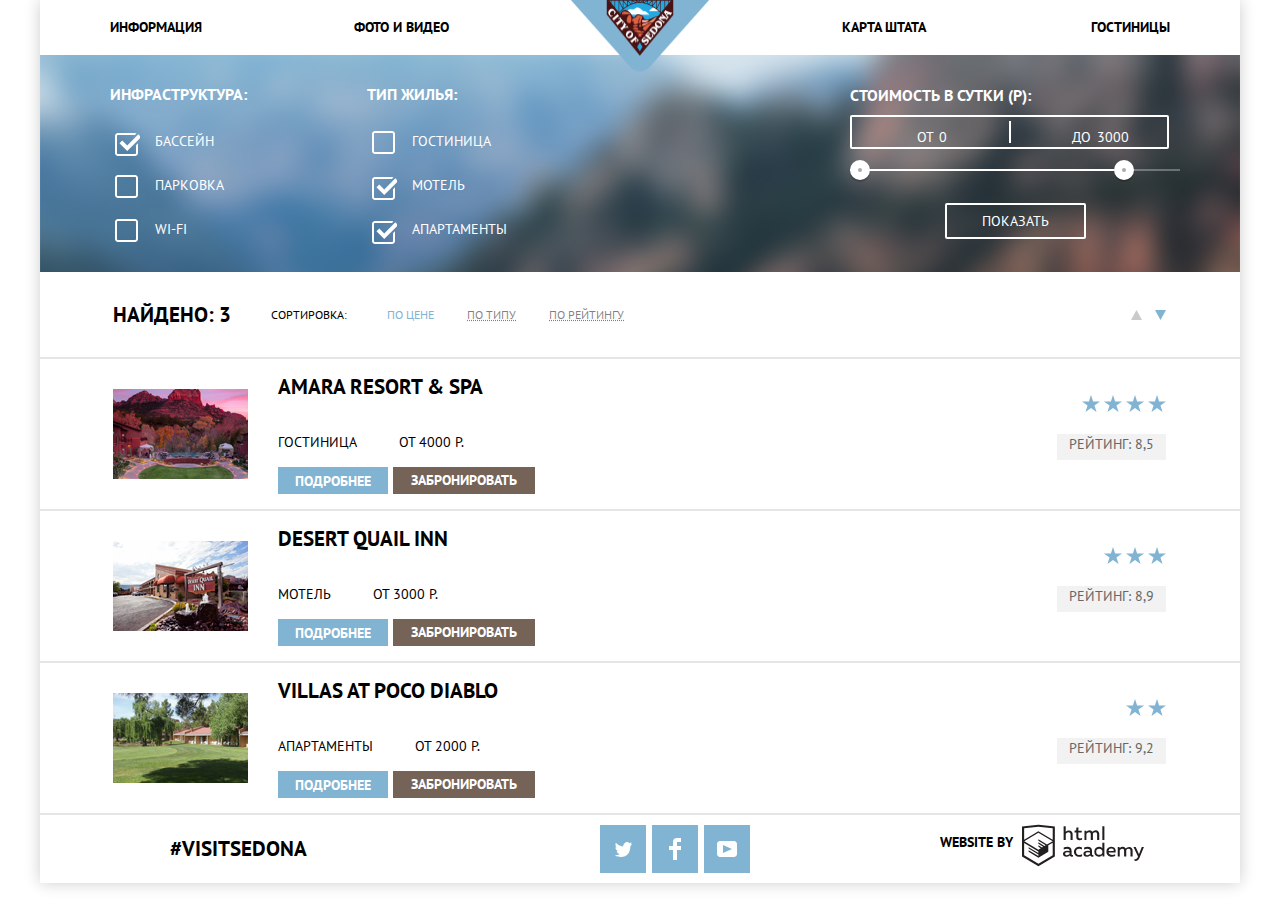
==== inner.html @ 957c8a6d "оформление 1" ====
<!DOCTYPE html>
<html lang="en">

<head>
    <meta charset="utf-8">
    <title>HTML Academy: Седона</title>
    <link href="https://fonts.googleapis.com/css?family=PT+Sans:400,700&amp;subset=cyrillic" rel="stylesheet">
    <link rel="stylesheet" href="css/normalize.css">
    <link rel="stylesheet" href="css/style.css">

</head>

<body class="inner-page">
<div class="container">
    <header class="main-header">

        <a class="main-navigation__link--logo " href="index.html">
            <img class="main-navigation__logo" src="img/logopng.png" width="140" height="72" alt="Logo of Sedona">
        </a>

        <nav class="main-navigation">

            <ul class="main-navigation__list">
                <li class="main-navigation__item "><a class="main-navigation__link " href="info.html">Информация</a></li>
                <li class="main-navigation__item "><a class="main-navigation__link " href="photo.html">Фото и Видео</a></li>
                <li class="main-navigation__item "><a class="main-navigation__link " href="map.html">Карта штата</a></li>
                <li class="main-navigation__item "><a class="main-navigation__link " href="inner.html">Гостиницы</a></li>
            </ul>

        </nav>

    </header>

    <main>
        <section class="filter">
            <div class="filter__wrapper">

                <form class="filter__edit" method="get" action="https://echo.htmlacademy.ru">


                    <ul class="filter__list">
                        <li class="filter__item">Инфраструктура:</li>
                        <ul class="filter__sublist">
                            <li class="filter__subitem">
                                <input type="checkbox" class="visually-hidden filter__input--checked" name="pool" id="pool" checked>
                                <label class="filter__checkbox" for="pool">Бассейн</label>
                            </li>
                            <li class="filter__subitem">
                                <input type="checkbox" class="visually-hidden filter__input" name="parking" id="parking">
                                <label class="filter__checkbox" for="parking">Парковка</label>
                            </li>
                            <li class="filter__subitem">
                                <input type="checkbox" class="visually-hidden filter__input" name="WI-FI" id="WI-FI">
                                <label class="filter__checkbox" for="WI-Fi">WI-FI</label>
                            </li>
                        </ul>
                        </li>
                    </ul>


                    <ul class="filter__list">
                        <li class="filter__item">Тип жилья:</li>
                        <ul class="filter__sublist">
                            <li class="filter__subitem">
                                <input type="checkbox" class="visually-hidden filter__input" name="hotel" id="hotel">
                                <label for="hotel" class="filter__checkbox">Гостиница</label>
                            </li>
                            <li class="filter__subitem">
                                <input type="checkbox" class="visually-hidden filter__input--checked" checked name="motel" id="motel">
                                <label class="filter__checkbox" for="motel">Мотель</label>
                            </li>
                            <li class="filter__subitem">
                                <input type="checkbox" class="visually-hidden filter__input--checked" checked name="appartemets" id="appartemets">
                                <label class="filter__checkbox" for="appartemets">Апартаменты</label>
                            </li>
                        </ul>
                        </li>
                    </ul>

                </form>

                <!--  <div class="filter__rate">                      
                <p class="filter__text">Стоимость в сутки (Р):</p>-->

                <div class="filter__range">
                    <div class="filter__range--title">Стоимость в сутки (Р):</div>

                    <div class="price__controls">
                        <label class="min-price">от <input type="text" name="min-price" value="0"></label>
                        <label class="max-price">до <input type="text" name="max-price" value="3000"></label>
                    </div>

                    <div class="range__controls">
                        <div class="scale">
                            <div class="bar"></div>
                        </div>
                        <div class="range-toggle range-toggle-min"></div>
                        <div class="range-toggle range-toggle-max"></div>

                    </div>

                    <button class="btn__transparent" type="submit">Показать</button>
                </div>





                <!-- <button class="filter__button">Показать</button>
            </div>-->
            </div>

        </section>

        <section class="info">
            <h1 class="info__title">Найдено: 3</h1>
           
            <ul class="info__sort">
                <li class="info__item">Сортировка:
                    <ul class="info__sublist">
                        <li class="info__subitem">По цене</li>
                        <li class="info__subitem">По типу</li>
                        <li class="info__subitem">По рейтингу</li>
                    </ul>
                </li>
            </ul>

            <div class="info__icon-wrapper">
                <a class="info__icon" href="#">
                    <svg  xmlns="http://www.w3.org/2000/svg" width="11" height="10" viewBox="0 0 11 10"><path  d="M5.5 0L0 10h11z"/></svg>
                </a> 
                <a  class="info__icon" href="#">
            <svg  xmlns="http://www.w3.org/2000/svg" width="11" height="10" viewBox="0 0 11 10"><path d="M5.5 10L0 0h11"/></svg>
        </a>
        </div>
        
        </section>

        <section class="catalog">

            <ul class="catalog__list">

                <li class="catalog__item">

                    <img class="catalog__picture" src="img/Amara.jpg" alt="Фотография гостиницы Amara resort">

                    <div class="catalog-wrapper">
                        <h2 class="catalog__title"><a class="catalog__hotel" href="#">Amara resort &#38; spa</a></h2>

                        <div class="catalog-wrapper--text">

                            <p class="catalog__text">Гостиница</p>
                            <p class="catalog__text">ОТ 4000 Р.</p>

                        </div>
                        <div class="catalog-wrapper--buttons">
                            <a class="сatalog__link" href="#">Подробнее</a>
                            <button class="catalog__button">Забронировать</button>
                        </div>
                    </div>

                    <div class="rate-wrapper">
                            <div class="catalog__stars">
                                    <svg xmlns="http://www.w3.org/2000/svg" width="18" height="17" viewBox="0 0 18 17"><path fill="#81B3D2" d="M9.002 0l2.126 6.494h6.877l-5.564 4.012L14.566 17l-5.564-4.013L3.438 17l2.126-6.494L0 6.494h6.878z"/></svg>
                                    <svg xmlns="http://www.w3.org/2000/svg" width="18" height="17" viewBox="0 0 18 17"><path fill="#81B3D2" d="M9.002 0l2.126 6.494h6.877l-5.564 4.012L14.566 17l-5.564-4.013L3.438 17l2.126-6.494L0 6.494h6.878z"/></svg>
                                    <svg xmlns="http://www.w3.org/2000/svg" width="18" height="17" viewBox="0 0 18 17"><path fill="#81B3D2" d="M9.002 0l2.126 6.494h6.877l-5.564 4.012L14.566 17l-5.564-4.013L3.438 17l2.126-6.494L0 6.494h6.878z"/></svg>
                                    <svg xmlns="http://www.w3.org/2000/svg" width="18" height="17" viewBox="0 0 18 17"><path fill="#81B3D2" d="M9.002 0l2.126 6.494h6.877l-5.564 4.012L14.566 17l-5.564-4.013L3.438 17l2.126-6.494L0 6.494h6.878z"/></svg>
        
                            </div>
                    

                    <div class="catalog-wrapper--rate">
                        <p class="catalog__rate">Рейтинг: 8,5</p>
                    </div>
                    </div>

                </li>


                <li class="catalog__item">
                    <img class="catalog__picture" src="img/desert.jpg" alt="Фотография Мотеля Desert Quail Inn">
                    <div class="catalog-wrapper">
                        <h2 class="catalog__title"><a class="catalog__hotel" href="#">Desert Quail Inn</a></h2>
                        <div class="catalog-wrapper--text">
                            <p class="catalog__text">Мотель</p>
                            <p class="catalog__text">ОТ 3000 Р.</p>
                        </div>
                        <div class="catalog-wrapper--buttons">
                            <a class="сatalog__link" href="#">Подробнее</a>
                            <button class="catalog__button">Забронировать</button>
                        </div>
                    </div>

                    <div class="rate-wrapper">
                    <div class="catalog__stars">
                            <svg xmlns="http://www.w3.org/2000/svg" width="18" height="17" viewBox="0 0 18 17"><path fill="#81B3D2" d="M9.002 0l2.126 6.494h6.877l-5.564 4.012L14.566 17l-5.564-4.013L3.438 17l2.126-6.494L0 6.494h6.878z"/></svg>
                            <svg xmlns="http://www.w3.org/2000/svg" width="18" height="17" viewBox="0 0 18 17"><path fill="#81B3D2" d="M9.002 0l2.126 6.494h6.877l-5.564 4.012L14.566 17l-5.564-4.013L3.438 17l2.126-6.494L0 6.494h6.878z"/></svg>
                            <svg xmlns="http://www.w3.org/2000/svg" width="18" height="17" viewBox="0 0 18 17"><path fill="#81B3D2" d="M9.002 0l2.126 6.494h6.877l-5.564 4.012L14.566 17l-5.564-4.013L3.438 17l2.126-6.494L0 6.494h6.878z"/></svg>
                            

                    </div>

                    <div class="catalog-wrapper--rate">
                        <p class="catalog__rate">Рейтинг: 8,9</p>
                    </div>
                    </div>
                </li>

                <li class="catalog__item">
                    <img class="catalog__picture" src="img/villas.jpg" alt="Фотография Villas at poco Diablo">
                    <div class="catalog-wrapper">
                        <h2 class="catalog__title"><a class="catalog__hotel" href="#">Villas at poco Diablo</a></h2>
                        <div class="catalog-wrapper--text">
                            <p class="catalog__text">Апартаменты</p>
                            <p class="catalog__text">ОТ 2000 Р.</p>
                        </div>
                        <div class="catalog-wrapper--buttons">
                            <a class="сatalog__link" href="#">Подробнее</a>
                            <button class="catalog__button">Забронировать</button>
                        </div>
                    </div>

                    <div class="rate-wrapper">
                            <div class="catalog__stars">
                                    <svg xmlns="http://www.w3.org/2000/svg" width="18" height="17" viewBox="0 0 18 17"><path fill="#81B3D2" d="M9.002 0l2.126 6.494h6.877l-5.564 4.012L14.566 17l-5.564-4.013L3.438 17l2.126-6.494L0 6.494h6.878z"/></svg>
                                    <svg xmlns="http://www.w3.org/2000/svg" width="18" height="17" viewBox="0 0 18 17"><path fill="#81B3D2" d="M9.002 0l2.126 6.494h6.877l-5.564 4.012L14.566 17l-5.564-4.013L3.438 17l2.126-6.494L0 6.494h6.878z"/></svg>
                                       
    </div>

                    <div class="catalog-wrapper--rate">
                        <p class="catalog__rate">Рейтинг: 9,2</p>
                    </div>
                    </div>
                </li>
            </ul>
        </section>



    </main>

    <footer class="main-footer">
        <div class="main-footer__container">
            <div class="main-footer__hashtag">
                <p class="main-footer__text">#visitsedona</p>
            </div>

            <ul class="social">
                <li>
                    <a class="social__button social__button--twitter" href="#" aria-label="Read us on Twitter">
                        <span class="visually-hidden">Twitter</span>
                        <svg xmlns="http://www.w3.org/2000/svg" xmlns:xlink="http://www.w3.org/1999/xlink" width="17" height="15" viewBox="0 0 17 15">
                            <path
                                fill="#FFF" d="M10.95.144c1.685-.496 2.984.27 3.577 1.179.673-.231 1.331-.481 2.011-.708a2.345 2.345 0 0 1-.857 1.768c.685.17 1.304-.491 1.304-.491-.169 1-1.006 1.788-1.563 2.024-.231 6.75-3.175 11.217-10.077 11.082h-.446c-.41 0-4.164-.46-4.898-1.887 2.271.196 3.893-.422 4.693-1.177-.96-.3-2.679-.477-2.979-2.95.349.106.564.228 1.19.119C1.705 8.247.374 7.53.448 5.33c.285.328 1.067.536 1.34.472C1.085 5.561-.182 2.442.894.85c1.818 1.854 3.735 3.606 7.152 3.773C8.254 2.33 9.183.793 10.95.144z"
                            /></svg>
                    </a>
                </li>

                <li>
                    <a class="social__button social__button--Facebook" href="#" aria-label="Follow us on Facebook">
                        <span class="visually-hidden">Facebook</span>
                        <svg xmlns="http://www.w3.org/2000/svg" width="12" height="22" viewBox="0 0 12 22">
                            <path fill="#FFF"
                                d="M12 4V0H8a4 4 0 0 0-4 4v4H0v4h4v10h4V12h4V8H8V4h4z" /></svg>
                    </a>
                </li>

                <li>
                    <a class="social__button social__button--YouTube" href="#" aria-label="Watch us on YouTube"><span class="visually-hidden">YouTube</span>
                        <svg xmlns="http://www.w3.org/2000/svg" xmlns:xlink="http://www.w3.org/1999/xlink" width="20" height="16" viewBox="0 0 20 16">
                            <path
                                fill="#FFF" d="M17 0H3C1.35 0 0 1.35 0 3v10c0 1.65 1.35 3 3 3h14c1.65 0 3-1.35 3-3V3c0-1.65-1.35-3-3-3zM6.027 11.998V4.002L15.014 8l-8.987 3.998z"
                            /></svg>
                    </a>
                </li>

            </ul>


            <p class="footer-copyright">
                <b>Website by</b>
                <a class="footer__logo" href="https://htmlacademy.ru/intensive/htmlcss">
                    <img src="img/logo-htmlacademy.svg" alt="mini-logo" width="122px" height="43px">
                </a>
            </p>

        </div>
    </footer>
</div>
</body>

</html>
---- css/style.css ----
body,
.inner-page {
    margin: 0 auto;
    padding: 0;
  
    font-family: "PT Sans", "Arial", sans-serif;
    font-size: 14px;
    line-height: 26px;
    font-weight: 400;
    color: #000000;
    text-transform: uppercase;
    background-color: #ffffff;
     width: 1200px;
  }
.container {
    position: relative;
    max-width: 1200px;
    margin: 0 auto;
    background-color: #fff;
    box-shadow: 0 0 15px rgba(0,1,1,0.2);
}

  a {
    text-decoration: none;
    
  }



  .main-navigation {
      font-size: 14px;
      line-height: 26px;
      font-weight: bold;
      color: #000000;
     
      position: absolute;
      padding: 0;
      margin: 0;
     
             
}


.main-navigation__list {
    list-style: none; 
    height: 50px;
    padding: 0;
    width: 1200px;
    
    
}
.main-navigation__list a{
    color: #000000;
}
.main-navigation__list a:hover {
    color: #81b3d2;
}

.main-navigation__list a:active{
    color: #999999;
/*нужно уточнить цвет
*/
}
.main-navigation__link--logo {
    position: absolute;
    top: 0;
    left: 0;
    right: 0;
    z-index: 5;
}


.welcome {
    background-image: url("../img/bg-back-desktop.jpg");
    
    background-repeat: no-repeat;
   
    color: #000000;
   
}
.welcome__wrapper {
    display: flex;
    flex-direction: column;   
    justify-content: flex-end;
    min-height: 565px;
    background-image: url("../img/polygon.png");
    background-repeat: no-repeat;
    background-position: center bottom;

}

.welcome__picture {
    text-align: center;
    margin: auto;
    margin-top: 75px;
}
.welcome__title {
    font-size: 21px;
    font-weight: bold;
    line-height: 26px;
    text-align: center;
}
.welcome__p {
    font-size: 14px;
    line-height: 26px;
    text-align: center;
}
.features__list {
    list-style: none;
}
.features__sublist {
    list-style: none;
}
.features__number::before {
    content: "—"
}
.features__number::after {
    content: "—"
}
.features__number {
    font-size: 14px;
    line-height: 26px;
    text-align: center;
}

.features__icon {
    display: block; 
    text-align: center;
    margin-left: auto;
    margin-right: auto;
    margin-top: 57px;
    margin-bottom: 32px;
    
}
.features__title {
    font-size: 21px;
    font-weight: bold;
    line-height: 21px;
    text-align: center;
}
.features__text {
    font-size: 14px;
    line-height: 21px;
    text-align: center;
}
.features__item--banner{
    color: #ffffff;
    background-color: #81b3d2;
}
.features__item {
    background-color: #eeeeee;
}

.search {
    display: flex;
    flex-direction: column;
    align-items: center;
}
.search__container-form {
    width: 570px;
    height: 480px;
    display: flex;
    flex-direction: column;
    align-items: center;
}
.search__title {
    font-size: 30px;
    font-weight: bold;
    line-height: 24px;
    text-align: center;
    
}
.search__name {
    font-size: 21px;
    font-weight: bold;
    line-height: 26px;
    text-align: center;
    color: #ffffff;
    background-color: #766357;
    padding-left: 140px;
    padding-right: 140px;
    padding-bottom: 33px;
    padding-top: 33px;
}
.search__name:hover {
    background-color: #604e43;
}
.search__name:active {
    background-color: rgba(80, 60, 51, 0.5);
}

.search__text {
    font-size: 14px;
    line-height: 26px;
    text-align: center;
}
.search__form {
    
    display: flex;
    flex-wrap: wrap;
    justify-content: space-between;
    align-items: center;
    
}

.search__check-in {
    display: flex;
    width: 466px;
   
  margin-bottom: 28px;
  margin-top: 50px;
  justify-content: space-between;
  margin-left: 55px;
  margin-right: 55px;
}
.search__out {
    display: flex;
    width: 466px;
    margin-bottom: 30px;
    
    justify-content: space-between;
    margin-left: 55px;
    margin-right: 55px;
}
.search__amount {
    display: flex;
    width: 466px;
    margin-bottom: 30px;
    justify-content: center;
   
}
.search__amount--adults {
    width: 233px;
    display: flex;
    margin-left: 55px;
     
    
}
.search__amount--kids {
    width: 233px;
    display: flex;
  
    margin-right: 55px;
    }

.search__label {
    display: block;
    margin-bottom: 9px;
  margin-left: 15px;
  
}
.search__label--adults {
    margin-right: 40px;
    
}
.search__label--kids {
    margin-right: 27px;
    margin-left: 55px;
}
.search__input--long {
    font: inherit;
    background-color: #f2f2f2;
    box-sizing: border-box;
  width: 347px;
  height: 30px;
  padding-top: 8px;
  padding-left: 15px;
  padding-right: 15px;
  padding-bottom: 7px;
}
.search__input--short {
    font: inherit;
    background-color: #f2f2f2;
    box-sizing: border-box;
   height: 30px;
  padding-top: 8px;
  padding-left: 15px;
  padding-right: 15px;
  padding-bottom: 7px;
}

.search__button {
    font-size: 21px;
    font-weight: bold;
    line-height: 26px;
    text-align: center;
    color: #ffffff;
    
    text-transform: uppercase;
    background-color:#81b3d2;
    border: none;
    
    margin-left: 55px;
    margin-right: 55px;
    
    padding-left: 195px;
    padding-right: 195px;
    padding-top: 17px;
    padding-bottom: 22px;
    box-sizing: content-box;

    
   }
  
.search__button:hover {
    background-color: #669ec0;

}


.search__button:active {
    background-color: rgba(84, 150, 189, 0.5);
}
.search__input:hover {
    background-color: #ebebeb;
}
.search__input:focus {
    background-color: #ffffff;
}
.main__footer {
    color: #000000;
    background-color: #ffffff;
    
}
.main-footer__hashtag {
    display: flex;
    justify-content: center;
    align-items: center;
}
.main-footer__text {
    font-size: 21px;
    font-weight: bold;
    line-height: 26px;
    
    
}
.social {
    list-style: none;
    flex-wrap: wrap;
  justify-content: center;
    width: 200px;
    display: flex;
    margin: 0 auto;
  padding: 0;
  align-items: center;
        
}


.social__button {
    font: inherit;
    color: #ffffff;
    background-color: #81b3d2;
    width: 46px;
    height: 48px;
    display: flex;
    align-items: center;
  justify-content: center;
  margin-right: 6px;
  padding: 0;
}



.social__button:hover,
.social-button:focus {
    background-color: #669ec0;
        
}
.social__button:active {
    background-color: rgba(84, 150, 189, 0.5);
}
.social__button:active path {
    background-color: rgba(84, 150, 189, 0.5);
}

.footer-copyright b{
    font-size: 14px;
    line-height: 26px;
    text-align: center;
    display: block;
    margin-bottom: 15px;

}
.footer-copyright a {
    color: #000000;
    margin-left: 9px; 
}
.footer-copyright a:hover {
    color: #81b3d2;
}
.footer-copyright a:active {
    color: #bdbbbc;
}



.inner-page {
    color: #000000;
    background-color: #ffffff;
}   
.filter {
    background-image: url(../img/fbg.png);
    background-repeat: no-repeat;
    background-size:  cover; 
    background-position:  center top;
    width: 100%;
    height: 217px;
    box-sizing: content-box;
    margin-top: 5px;


    
}


.filter__item  {
    color: #ffffff;
    font-size: 16px;
    line-height: 21px;
    font-weight: bold;
    margin-bottom: 26px;
 
}

.filter__subitem {
    color: #ffffff;
    font-size: 14px;
    line-height: 21px;
    font-weight: normal;
}

.filter__button {
    color: #ffffff;
    border: solid 1px #ffffff;
    background-color: transparent;
    font-size: 14px;
    line-height: 21px;
    padding: 11px 35px;
    text-transform: uppercase;
}
.filter__button:hover {
    background-color: #ffffff;
    color: #000000;
}

.filter__range {
    width: 330px;
    margin-right: 60px;
    margin-top: 30px;
    margin-left: auto;
  
    color: #ffffff;
    text-transform: uppercase;
  }
.filter__range--title {
    margin-bottom: 9px;
  
    font-weight: 600;
    font-size: 16px;
    line-height: 21px;
    

  }
  .price__controls {
    height: 30px;
    width: 315px;
    margin-bottom: 20px;
    font-size: 0;
    position: relative;
    
    
    border: 2px solid #ffffff;
    border-radius: 2px;
  }
  .price__controls::after {
    content: "";
    position: absolute;
  
    width: 2px;
    height: 22px;
  
    background: #ffffff;

    top: 50%;
    left: 50%;

    transform: translate(-50%, -50%);
 
  }
  .price__controls label {
    display: inline-block;
  
    font-size: 14px;
    line-height: 38px;
    vertical-align: middle;
    
  
    cursor: pointer;
  }
  .price__controls .min-price,
.price__controls .max-price {
  width: 90px;
  padding-left: 65px;
}
.price__controls input {
    width: 50px;
    margin: 0;
  
    color: inherit;
    font: inherit;
  
    background: none;
    border: none;
  }
  .range__controls {
    position: relative;
  
    margin-bottom: 32px;
  }
  .range__controls .scale {
    height: 2px;
  
    background: rgba(255, 255, 255, 0.3);
  }
  .range__controls .bar {
    width: 80%;
    height: 2px;
  
    background: #ffffff;
  }
  .range-toggle {
    width: 4px;
    height: 4px;
  
    background: #ababab;
    border: 8px solid #ffffff;
    border-radius: 50%;
    box-shadow: 0 2px 1px 0 rgba(0, 1, 1, 0.2);
    cursor: pointer;
    position: absolute;
    top: -9px;
    
  }
  .range-toggle-min {
    left: 0;
  }
  
  .range-toggle-max {
    left: 80%;
  }
  .range-toggle:hover {
    background: #1c4f80;
  }
  .btn__transparent {
    display: block;
    margin: 0 auto;
    padding: 6px 35px;
  
    font-size: 14px;
    line-height: 20px;
    color: #ffffff;
    text-transform: uppercase;
  
    background: transparent;
    border: 2px solid #ffffff;
    border-radius: 2px;
    cursor: pointer;
  }  
  .btn__transparent:hover {
    color: #000000;
  
    background: #ffffff;
  }
.info__title {
    font-size: 21px;
    line-height: 26px;
    color: #000000;
    margin-left: 73px;
    
 
}
.info__sort,
.info__subitem {
    list-style: none;
}
.info__item {
    font-size: 12px;
    line-height: 18px;
    color: #000000;
    padding-left: 0px;
   
}
li .info__subitem:not(:first-child){
    color: rgba(0, 0, 0, 0.5);
    text-decoration: underline;
    text-decoration-style: dotted;
    text-decoration-color: rgba(0, 0, 0, 0.5);
    }
li .info__subitem:first-child{
    color: #81b3d2;
}
.info__subitem:hover {
   color: #81b3d2;
}
.info__subitem:active {
    color: #81b3d2;
 }


.info__icon:first-child {
    fill: #cacaca;
    margin-right: 13px;
}
.info__icon:last-child {
    fill: #81b3d2;
}
.info__icon:hover {
    fill: #000000;
}
.info__icon:active {
    fill: #81b3d2;
}

.info__icon-wrapper {
    display: flex;
   align-items: flex-start;
   justify-content: flex-end;
   margin-left: auto;
   margin-right: 74px;
}


.rate-wrapper {
    display: flex;
    flex-direction: column;
   align-items: flex-end;
   justify-content: space-around;
   margin-left: auto;
   margin-right: 74px;

}


.catalog__hotel {
    color: #000000;
    font-size: 21px;
    line-height: 26px;
}

.catalog__hotel:hover {
    color: #81b3d2;
}
.catalog__hotel:active {
    color: rgba(0, 0, 0, 0.5);
}
.catalog__text {
    font-size: 14px;
    line-height: 21px;
    color: #000000;
    background-color: #ffffff;
    
}
.сatalog__link {
    text-align: center;
    color: #ffffff;
    vertical-align: middle;
    text-align: center;
    text-transform: uppercase;
    background-color:#81b3d2;
    border: none;
    font-size: 14px;
    line-height: 21px;
    font-weight: bold;
    padding-top: 4px;
    margin-right: 5px; 
    width: 110px;
    height: 27px;
    box-sizing: border-box;
    
}
.сatalog__link:hover {
    background-color: #669ec0;
    color: #ffffff;
}
.сatalog__link:active {
    background-color: rgba(84, 150, 189, 0.5);
    color: #ffffff;
}
.catalog__button {
    font-size: 14px;
    font-weight: bold;
    line-height: 21px;
    text-align: center;
    color: #ffffff;
    background-color: #766357;
   
    border: none;
    text-transform: uppercase;
    vertical-align: middle;
    width: 142px;
    box-sizing: border-box;
}
.catalog__button:hover {
    background-color: #604e43;
}
.catalog__button:active {
    background-color: rgba(80, 60, 51, 0.5);
}
.catalog__rate {
    background-color: #f2f2f2;
    color: #666666;
    /*padding-top: 5px;
    padding-right: 13px;
    padding-bottom: 9px;
    padding-left: 16px;*/
    
    font-size: 14px;
    line-height: 21px;
    height: 26px;
    width: 109px;
    text-align: center;
    display: block;
    
}

/* ----- Сеточные стили ----- */

.main-navigation__list {
    display: flex;
    justify-content: space-around;
    align-items: center;
    align-content: center;
}


.main-navigation__item:nth-child(3) {
    margin-left: 85px;
}
.main-navigation__item:nth-child(n+2) {
    display: flex;
    justify-content: flex-end;
}
.main-navigation__item:nth-child(-n+2) {
    display: flex;
    justify-content: flex-start;
}
.main-navigation__item:nth-child(4) {
    margin-right: 70px;
}
.main-navigation__item:nth-child(1) {
    margin-left: 70px;
}

.main-navigation__item {
    width: 250px;
    height: 50px;
}
.main-navigation__link--logo {
  display: flex;
  justify-content: center;
 }
.main-header {
   height: 50px;
   margin: 0;
   padding: 0; 
   
}


.features__item--banner {
    display: flex;
}

.features__wrapper {
    flex-direction: column;
    align-items: center;
    justify-content: center;
    max-width: 400px;
    padding: 50px 46px;
}

.features__sublist {
    display: flex;
}
 
.features__item--wrapper {
    display: flex;
} 



/*размеры взяла из демки. не забудь исправить*/

.main-footer__hashtag {
    margin: 0;
    width: 397px;
    margin-right: 60px;
}


.footer-copyright {
    margin: 0;
    width: 300px;
    margin-left: auto;
    display: flex;
    align-items: center;
}

.main__footer {
    padding: 60px 0;
    margin-top: 65px;
}
.main-footer__container {
    display: flex;
}

.filter__edit {
    display: flex;
}
.filter__wrapper {
    display: flex;
    height: 217px;
}

.filter__rate {
    display: flex;
    flex-direction: column;
    align-items: center;
    justify-content: center;
    margin-left: auto;
    margin-right: 168px;
    
}
.filter__list {
    list-style: none;
    display: flex;
    flex-direction: column;
    align-items: space-between;
    justify-content: space-between;
    margin-top: 29px;
    margin-bottom: 30px;
    margin-left: 30px;
    margin-right: 50px;
   
}
.filter__sublist {
    list-style: none;
    padding: 0;
  margin: 0;
  padding-left: 45px;
    
      
}
.filter__subitem  {
    
    justify-content: space-between;
    margin-bottom: 23px;
    
    
}

.info {
    height: 85px;
    display: flex;
   align-items: center;
    align-content: center;

}

.info__sublist {
    display: flex;
     
    
    
}
.info__item {
    display: flex;
    
    
}
.info__subitem {
    margin-right: 33px;
}



.catalog__item {
    display: flex;
    align-items: center; 
    height: 150px;
    border-top: 2px solid #e5e5e5;
    max-width: 1205px;

}
.catalog__item:last-child {
    border-bottom: 2px solid #e5e5e5;
}

.catalog__title {
    margin-top: 30px;
}     

.catalog-test {
    display: flex;
    flex-direction: column;
    
    align-items: flex-start;
   
    
}
.catalog__picture {
    margin-left: 73px;
    margin-top: 30px;
    margin-bottom: 30px;
    margin-right: 30px; 
}

.catalog__list {
    display: flex;
    flex-direction: column;
    margin: 0px;
    padding: 0px;
    
}
.catalog-wrapper {
    display: flex;
    align-content: flex-end;
    flex-direction: column;
    
}
.catalog-wrapper--text {
    display: flex;
    justify-content: flex-start;
    
    }
.catalog__text {
    position: relative;

  margin-right: 42px;
}

.catalog-wrapper--buttons {
    display: flex;
    margin-bottom: 30px; 
}



.filter__checkbox {
    position: relative;

  display: block;

  cursor: pointer;
  user-select: none;
}

.filter__input + .filter__checkbox::before {
    content: "";
    position: absolute;
  
    width: 25px;
    height: 25px;
  
    background-image: url("../img/checkbox-off.svg");
  background-repeat: no-repeat;
  background-position: 0 0;
    left: -40px;
     
}
.filter__input--checked:checked + .filter__checkbox::after {
    content: "";
   
    position: absolute;
  
    width: 25px;
    height: 25px;
    
    top: 2px;
    left: -40px;
    background-image: url("../img/checkbox-on.svg");
  background-repeat: no-repeat;
  background-position: 0 0;
  
  }
.visually-hidden:not(:focus):not(:active),
input[type="checkbox"].visually-hidden,
input[type="radio"].visually-hidden {
  position: absolute;

  width: 1px;
  height: 1px;
  margin: -1px;
  border: 0;
  padding: 0;

  white-space: nowrap;

  clip-path: inset(100%);
  clip: rect(0 0 0 0);
  overflow: hidden;
}
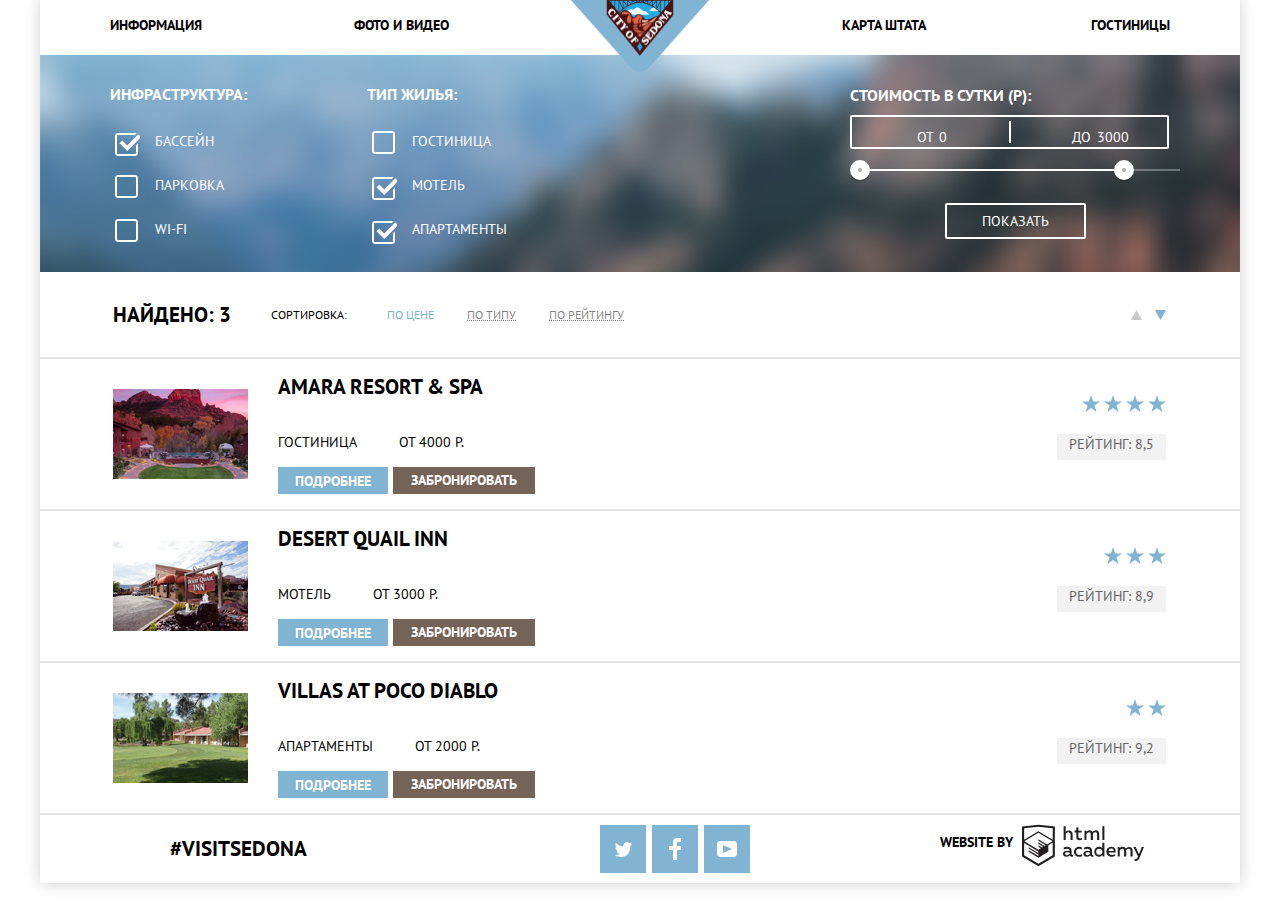
==== commit a66e7b8f: "оформление 2" ====
--- a/inner.html
+++ b/inner.html
@@ -1,292 +1,258 @@
 <!DOCTYPE html>
-<html lang="en">
-
-<head>
+<html lang="ru">
+  <head>
     <meta charset="utf-8">
     <title>HTML Academy: Седона</title>
     <link href="https://fonts.googleapis.com/css?family=PT+Sans:400,700&amp;subset=cyrillic" rel="stylesheet">
     <link rel="stylesheet" href="css/normalize.css">
     <link rel="stylesheet" href="css/style.css">
-
-</head>
-
-<body class="inner-page">
-<div class="container">
-    <header class="main-header">
-
+  </head>
+  <body class="inner-page">
+    <div class="container">
+      <header class="main-header">
+            <h1 hidden>Hotels of Sedona</h1>
         <a class="main-navigation__link--logo " href="index.html">
-            <img class="main-navigation__logo" src="img/logopng.png" width="140" height="72" alt="Logo of Sedona">
+        <img class="main-navigation__logo" src="img/logopng.png" width="140" height="72" alt="Logo of Sedona">
         </a>
-
         <nav class="main-navigation">
-
-            <ul class="main-navigation__list">
-                <li class="main-navigation__item "><a class="main-navigation__link " href="info.html">Информация</a></li>
-                <li class="main-navigation__item "><a class="main-navigation__link " href="photo.html">Фото и Видео</a></li>
-                <li class="main-navigation__item "><a class="main-navigation__link " href="map.html">Карта штата</a></li>
-                <li class="main-navigation__item "><a class="main-navigation__link " href="inner.html">Гостиницы</a></li>
-            </ul>
-
+          <ul class="main-navigation__list">
+            <li class="main-navigation__item "><a class="main-navigation__link " href="info.html">Информация</a></li>
+            <li class="main-navigation__item "><a class="main-navigation__link " href="photo.html">Фото и Видео</a></li>
+            <li class="main-navigation__item "><a class="main-navigation__link " href="map.html">Карта штата</a></li>
+            <li class="main-navigation__item "><a class="main-navigation__link " href="inner.html">Гостиницы</a></li>
+          </ul>
         </nav>
-
-    </header>
-
-    <main>
+      </header>
+      <main>
         <section class="filter">
-            <div class="filter__wrapper">
-
-                <form class="filter__edit" method="get" action="https://echo.htmlacademy.ru">
-
-
-                    <ul class="filter__list">
-                        <li class="filter__item">Инфраструктура:</li>
-                        <ul class="filter__sublist">
-                            <li class="filter__subitem">
-                                <input type="checkbox" class="visually-hidden filter__input--checked" name="pool" id="pool" checked>
-                                <label class="filter__checkbox" for="pool">Бассейн</label>
-                            </li>
-                            <li class="filter__subitem">
-                                <input type="checkbox" class="visually-hidden filter__input" name="parking" id="parking">
-                                <label class="filter__checkbox" for="parking">Парковка</label>
-                            </li>
-                            <li class="filter__subitem">
-                                <input type="checkbox" class="visually-hidden filter__input" name="WI-FI" id="WI-FI">
-                                <label class="filter__checkbox" for="WI-Fi">WI-FI</label>
-                            </li>
-                        </ul>
-                        </li>
-                    </ul>
-
-
-                    <ul class="filter__list">
-                        <li class="filter__item">Тип жилья:</li>
-                        <ul class="filter__sublist">
-                            <li class="filter__subitem">
-                                <input type="checkbox" class="visually-hidden filter__input" name="hotel" id="hotel">
-                                <label for="hotel" class="filter__checkbox">Гостиница</label>
-                            </li>
-                            <li class="filter__subitem">
-                                <input type="checkbox" class="visually-hidden filter__input--checked" checked name="motel" id="motel">
-                                <label class="filter__checkbox" for="motel">Мотель</label>
-                            </li>
-                            <li class="filter__subitem">
-                                <input type="checkbox" class="visually-hidden filter__input--checked" checked name="appartemets" id="appartemets">
-                                <label class="filter__checkbox" for="appartemets">Апартаменты</label>
-                            </li>
-                        </ul>
-                        </li>
-                    </ul>
-
-                </form>
-
-                <!--  <div class="filter__rate">                      
-                <p class="filter__text">Стоимость в сутки (Р):</p>-->
-
-                <div class="filter__range">
-                    <div class="filter__range--title">Стоимость в сутки (Р):</div>
-
-                    <div class="price__controls">
-                        <label class="min-price">от <input type="text" name="min-price" value="0"></label>
-                        <label class="max-price">до <input type="text" name="max-price" value="3000"></label>
-                    </div>
-
-                    <div class="range__controls">
-                        <div class="scale">
-                            <div class="bar"></div>
-                        </div>
-                        <div class="range-toggle range-toggle-min"></div>
-                        <div class="range-toggle range-toggle-max"></div>
-
-                    </div>
-
-                    <button class="btn__transparent" type="submit">Показать</button>
-                </div>
-
-
-
-
-
-                <!-- <button class="filter__button">Показать</button>
-            </div>-->
+            <h2 hidden>Filter</h2>
+          <div class="filter__wrapper">
+            <form class="filter__edit" method="get" action="https://echo.htmlacademy.ru">
+              <ul class="filter__list">
+                <li class="filter__item">Инфраструктура:</li>
+                <ul class="filter__sublist">
+                  <li class="filter__subitem">
+                    <input type="checkbox" class="visually-hidden filter__input--checked" name="pool" id="pool" checked>
+                    <label class="filter__checkbox" for="pool">Бассейн</label>
+                  </li>
+                  <li class="filter__subitem">
+                    <input type="checkbox" class="visually-hidden filter__input" name="parking" id="parking">
+                    <label class="filter__checkbox" for="parking">Парковка</label>
+                  </li>
+                  <li class="filter__subitem">
+                    <input type="checkbox" class="visually-hidden filter__input" name="WI-FI" id="WI-Fi">
+                    <label class="filter__checkbox" for="WI-Fi">WI-FI</label>
+                  </li>
+                </ul>
+                </li>
+              </ul>
+              <ul class="filter__list">
+                <li class="filter__item">Тип жилья:</li>
+                <ul class="filter__sublist">
+                  <li class="filter__subitem">
+                    <input type="checkbox" class="visually-hidden filter__input" name="hotel" id="hotel">
+                    <label for="hotel" class="filter__checkbox">Гостиница</label>
+                  </li>
+                  <li class="filter__subitem">
+                    <input type="checkbox" class="visually-hidden filter__input--checked" checked name="motel" id="motel">
+                    <label class="filter__checkbox" for="motel">Мотель</label>
+                  </li>
+                  <li class="filter__subitem">
+                    <input type="checkbox" class="visually-hidden filter__input--checked" checked name="appartemets" id="appartemets">
+                    <label class="filter__checkbox" for="appartemets">Апартаменты</label>
+                  </li>
+                </ul>
+                </li>
+              </ul>
+            </form>
+            <!--  <div class="filter__rate">                      
+              <p class="filter__text">Стоимость в сутки (Р):</p>-->
+            <div class="filter__range">
+              <div class="filter__range--title">Стоимость в сутки (Р):</div>
+              <div class="price__controls">
+                <label class="min-price">от <input type="text" name="min-price" value="0"></label>
+                <label class="max-price">до <input type="text" name="max-price" value="3000"></label>
+              </div>
+              <div class="range__controls">
+                <div class="scale">
+                  <div class="bar"></div>
+                </div>
+                <div class="range-toggle range-toggle-min"></div>
+                <div class="range-toggle range-toggle-max"></div>
+              </div>
+              <button class="btn__transparent" type="submit">Показать</button>
             </div>
-
+            <!-- <button class="filter__button">Показать</button>
+              </div>-->
+          </div>
         </section>
-
         <section class="info">
-            <h1 class="info__title">Найдено: 3</h1>
-           
-            <ul class="info__sort">
-                <li class="info__item">Сортировка:
-                    <ul class="info__sublist">
-                        <li class="info__subitem">По цене</li>
-                        <li class="info__subitem">По типу</li>
-                        <li class="info__subitem">По рейтингу</li>
-                    </ul>
-                </li>
-            </ul>
-
-            <div class="info__icon-wrapper">
-                <a class="info__icon" href="#">
-                    <svg  xmlns="http://www.w3.org/2000/svg" width="11" height="10" viewBox="0 0 11 10"><path  d="M5.5 0L0 10h11z"/></svg>
-                </a> 
-                <a  class="info__icon" href="#">
-            <svg  xmlns="http://www.w3.org/2000/svg" width="11" height="10" viewBox="0 0 11 10"><path d="M5.5 10L0 0h11"/></svg>
-        </a>
+            <h2 hidden>Sort</h2>
+          <p class="info__title">Найдено: 3</p>
+          <ul class="info__sort">
+            <li class="info__item">
+              Сортировка:
+              <ul class="info__sublist">
+                <li class="info__subitem">По цене</li>
+                <li class="info__subitem">По типу</li>
+                <li class="info__subitem">По рейтингу</li>
+              </ul>
+            </li>
+          </ul>
+          <div class="info__icon-wrapper">
+            <a class="info__icon" href="#">
+              <svg  xmlns="http://www.w3.org/2000/svg" width="11" height="10" viewBox="0 0 11 10">
+                <path  d="M5.5 0L0 10h11z"/>
+              </svg>
+            </a>
+            <a  class="info__icon" href="#">
+              <svg  xmlns="http://www.w3.org/2000/svg" width="11" height="10" viewBox="0 0 11 10">
+                <path d="M5.5 10L0 0h11"/>
+              </svg>
+            </a>
+          </div>
+        </section>
+        <section class="catalog">
+            <h2 hidden>Catalog of hotels</h2>
+          <ul class="catalog__list">
+            <li class="catalog__item">
+              <img class="catalog__picture" src="img/Amara.jpg" alt="Фотография гостиницы Amara resort">
+              <div class="catalog-wrapper">
+                <h2 class="catalog__title"><a class="catalog__hotel" href="#">Amara resort &#38; spa</a></h2>
+                <div class="catalog-wrapper--text">
+                  <p class="catalog__text">Гостиница</p>
+                  <p class="catalog__text">ОТ 4000 Р.</p>
+                </div>
+                <div class="catalog-wrapper--buttons">
+                  <a class="сatalog__link" href="#">Подробнее</a>
+                  <button class="catalog__button">Забронировать</button>
+                </div>
+              </div>
+              <div class="rate-wrapper">
+                <div class="catalog__stars">
+                  <svg xmlns="http://www.w3.org/2000/svg" width="18" height="17" viewBox="0 0 18 17">
+                    <path fill="#81B3D2" d="M9.002 0l2.126 6.494h6.877l-5.564 4.012L14.566 17l-5.564-4.013L3.438 17l2.126-6.494L0 6.494h6.878z"/>
+                  </svg>
+                  <svg xmlns="http://www.w3.org/2000/svg" width="18" height="17" viewBox="0 0 18 17">
+                    <path fill="#81B3D2" d="M9.002 0l2.126 6.494h6.877l-5.564 4.012L14.566 17l-5.564-4.013L3.438 17l2.126-6.494L0 6.494h6.878z"/>
+                  </svg>
+                  <svg xmlns="http://www.w3.org/2000/svg" width="18" height="17" viewBox="0 0 18 17">
+                    <path fill="#81B3D2" d="M9.002 0l2.126 6.494h6.877l-5.564 4.012L14.566 17l-5.564-4.013L3.438 17l2.126-6.494L0 6.494h6.878z"/>
+                  </svg>
+                  <svg xmlns="http://www.w3.org/2000/svg" width="18" height="17" viewBox="0 0 18 17">
+                    <path fill="#81B3D2" d="M9.002 0l2.126 6.494h6.877l-5.564 4.012L14.566 17l-5.564-4.013L3.438 17l2.126-6.494L0 6.494h6.878z"/>
+                  </svg>
+                </div>
+                <div class="catalog-wrapper--rate">
+                  <p class="catalog__rate">Рейтинг: 8,5</p>
+                </div>
+              </div>
+            </li>
+            <li class="catalog__item">
+              <img class="catalog__picture" src="img/desert.jpg" alt="Фотография Мотеля Desert Quail Inn">
+              <div class="catalog-wrapper">
+                <h2 class="catalog__title"><a class="catalog__hotel" href="#">Desert Quail Inn</a></h2>
+                <div class="catalog-wrapper--text">
+                  <p class="catalog__text">Мотель</p>
+                  <p class="catalog__text">ОТ 3000 Р.</p>
+                </div>
+                <div class="catalog-wrapper--buttons">
+                  <a class="сatalog__link" href="#">Подробнее</a>
+                  <button class="catalog__button">Забронировать</button>
+                </div>
+              </div>
+              <div class="rate-wrapper">
+                <div class="catalog__stars">
+                  <svg xmlns="http://www.w3.org/2000/svg" width="18" height="17" viewBox="0 0 18 17">
+                    <path fill="#81B3D2" d="M9.002 0l2.126 6.494h6.877l-5.564 4.012L14.566 17l-5.564-4.013L3.438 17l2.126-6.494L0 6.494h6.878z"/>
+                  </svg>
+                  <svg xmlns="http://www.w3.org/2000/svg" width="18" height="17" viewBox="0 0 18 17">
+                    <path fill="#81B3D2" d="M9.002 0l2.126 6.494h6.877l-5.564 4.012L14.566 17l-5.564-4.013L3.438 17l2.126-6.494L0 6.494h6.878z"/>
+                  </svg>
+                  <svg xmlns="http://www.w3.org/2000/svg" width="18" height="17" viewBox="0 0 18 17">
+                    <path fill="#81B3D2" d="M9.002 0l2.126 6.494h6.877l-5.564 4.012L14.566 17l-5.564-4.013L3.438 17l2.126-6.494L0 6.494h6.878z"/>
+                  </svg>
+                </div>
+                <div class="catalog-wrapper--rate">
+                  <p class="catalog__rate">Рейтинг: 8,9</p>
+                </div>
+              </div>
+            </li>
+            <li class="catalog__item">
+              <img class="catalog__picture" src="img/villas.jpg" alt="Фотография Villas at poco Diablo">
+              <div class="catalog-wrapper">
+                <h2 class="catalog__title"><a class="catalog__hotel" href="#">Villas at poco Diablo</a></h2>
+                <div class="catalog-wrapper--text">
+                  <p class="catalog__text">Апартаменты</p>
+                  <p class="catalog__text">ОТ 2000 Р.</p>
+                </div>
+                <div class="catalog-wrapper--buttons">
+                  <a class="сatalog__link" href="#">Подробнее</a>
+                  <button class="catalog__button">Забронировать</button>
+                </div>
+              </div>
+              <div class="rate-wrapper">
+                <div class="catalog__stars">
+                  <svg xmlns="http://www.w3.org/2000/svg" width="18" height="17" viewBox="0 0 18 17">
+                    <path fill="#81B3D2" d="M9.002 0l2.126 6.494h6.877l-5.564 4.012L14.566 17l-5.564-4.013L3.438 17l2.126-6.494L0 6.494h6.878z"/>
+                  </svg>
+                  <svg xmlns="http://www.w3.org/2000/svg" width="18" height="17" viewBox="0 0 18 17">
+                    <path fill="#81B3D2" d="M9.002 0l2.126 6.494h6.877l-5.564 4.012L14.566 17l-5.564-4.013L3.438 17l2.126-6.494L0 6.494h6.878z"/>
+                  </svg>
+                </div>
+                <div class="catalog-wrapper--rate">
+                  <p class="catalog__rate">Рейтинг: 9,2</p>
+                </div>
+              </div>
+            </li>
+          </ul>
+        </section>
+      </main>
+      <footer class="main-footer">
+          <h2 hidden>Contacts</h2>
+        <div class="main-footer__container">
+          <div class="main-footer__hashtag">
+            <p class="main-footer__text">#visitsedona</p>
+          </div>
+          <ul class="social">
+            <li>
+              <a class="social__button social__button--twitter" href="#" aria-label="Read us on Twitter">
+                <span class="visually-hidden">Twitter</span>
+                <svg xmlns="http://www.w3.org/2000/svg" xmlns:xlink="http://www.w3.org/1999/xlink" width="17" height="15" viewBox="0 0 17 15">
+                  <path
+                    fill="#FFF" d="M10.95.144c1.685-.496 2.984.27 3.577 1.179.673-.231 1.331-.481 2.011-.708a2.345 2.345 0 0 1-.857 1.768c.685.17 1.304-.491 1.304-.491-.169 1-1.006 1.788-1.563 2.024-.231 6.75-3.175 11.217-10.077 11.082h-.446c-.41 0-4.164-.46-4.898-1.887 2.271.196 3.893-.422 4.693-1.177-.96-.3-2.679-.477-2.979-2.95.349.106.564.228 1.19.119C1.705 8.247.374 7.53.448 5.33c.285.328 1.067.536 1.34.472C1.085 5.561-.182 2.442.894.85c1.818 1.854 3.735 3.606 7.152 3.773C8.254 2.33 9.183.793 10.95.144z"
+                    />
+                </svg>
+              </a>
+            </li>
+            <li>
+              <a class="social__button social__button--Facebook" href="#" aria-label="Follow us on Facebook">
+                <span class="visually-hidden">Facebook</span>
+                <svg xmlns="http://www.w3.org/2000/svg" width="12" height="22" viewBox="0 0 12 22">
+                  <path fill="#FFF"
+                    d="M12 4V0H8a4 4 0 0 0-4 4v4H0v4h4v10h4V12h4V8H8V4h4z" />
+                </svg>
+              </a>
+            </li>
+            <li>
+              <a class="social__button social__button--YouTube" href="#" aria-label="Watch us on YouTube">
+                <span class="visually-hidden">YouTube</span>
+                <svg xmlns="http://www.w3.org/2000/svg" xmlns:xlink="http://www.w3.org/1999/xlink" width="20" height="16" viewBox="0 0 20 16">
+                  <path
+                    fill="#FFF" d="M17 0H3C1.35 0 0 1.35 0 3v10c0 1.65 1.35 3 3 3h14c1.65 0 3-1.35 3-3V3c0-1.65-1.35-3-3-3zM6.027 11.998V4.002L15.014 8l-8.987 3.998z"
+                    />
+                </svg>
+              </a>
+            </li>
+          </ul>
+          <p class="footer-copyright">
+            <b>Website by</b>
+            <a class="footer__logo" href="https://htmlacademy.ru/intensive/htmlcss">
+            <img src="img/logo-htmlacademy.svg" alt="mini-logo" width="122" height="43">
+            </a>
+          </p>
         </div>
-        
-        </section>
-
-        <section class="catalog">
-
-            <ul class="catalog__list">
-
-                <li class="catalog__item">
-
-                    <img class="catalog__picture" src="img/Amara.jpg" alt="Фотография гостиницы Amara resort">
-
-                    <div class="catalog-wrapper">
-                        <h2 class="catalog__title"><a class="catalog__hotel" href="#">Amara resort &#38; spa</a></h2>
-
-                        <div class="catalog-wrapper--text">
-
-                            <p class="catalog__text">Гостиница</p>
-                            <p class="catalog__text">ОТ 4000 Р.</p>
-
-                        </div>
-                        <div class="catalog-wrapper--buttons">
-                            <a class="сatalog__link" href="#">Подробнее</a>
-                            <button class="catalog__button">Забронировать</button>
-                        </div>
-                    </div>
-
-                    <div class="rate-wrapper">
-                            <div class="catalog__stars">
-                                    <svg xmlns="http://www.w3.org/2000/svg" width="18" height="17" viewBox="0 0 18 17"><path fill="#81B3D2" d="M9.002 0l2.126 6.494h6.877l-5.564 4.012L14.566 17l-5.564-4.013L3.438 17l2.126-6.494L0 6.494h6.878z"/></svg>
-                                    <svg xmlns="http://www.w3.org/2000/svg" width="18" height="17" viewBox="0 0 18 17"><path fill="#81B3D2" d="M9.002 0l2.126 6.494h6.877l-5.564 4.012L14.566 17l-5.564-4.013L3.438 17l2.126-6.494L0 6.494h6.878z"/></svg>
-                                    <svg xmlns="http://www.w3.org/2000/svg" width="18" height="17" viewBox="0 0 18 17"><path fill="#81B3D2" d="M9.002 0l2.126 6.494h6.877l-5.564 4.012L14.566 17l-5.564-4.013L3.438 17l2.126-6.494L0 6.494h6.878z"/></svg>
-                                    <svg xmlns="http://www.w3.org/2000/svg" width="18" height="17" viewBox="0 0 18 17"><path fill="#81B3D2" d="M9.002 0l2.126 6.494h6.877l-5.564 4.012L14.566 17l-5.564-4.013L3.438 17l2.126-6.494L0 6.494h6.878z"/></svg>
-        
-                            </div>
-                    
-
-                    <div class="catalog-wrapper--rate">
-                        <p class="catalog__rate">Рейтинг: 8,5</p>
-                    </div>
-                    </div>
-
-                </li>
-
-
-                <li class="catalog__item">
-                    <img class="catalog__picture" src="img/desert.jpg" alt="Фотография Мотеля Desert Quail Inn">
-                    <div class="catalog-wrapper">
-                        <h2 class="catalog__title"><a class="catalog__hotel" href="#">Desert Quail Inn</a></h2>
-                        <div class="catalog-wrapper--text">
-                            <p class="catalog__text">Мотель</p>
-                            <p class="catalog__text">ОТ 3000 Р.</p>
-                        </div>
-                        <div class="catalog-wrapper--buttons">
-                            <a class="сatalog__link" href="#">Подробнее</a>
-                            <button class="catalog__button">Забронировать</button>
-                        </div>
-                    </div>
-
-                    <div class="rate-wrapper">
-                    <div class="catalog__stars">
-                            <svg xmlns="http://www.w3.org/2000/svg" width="18" height="17" viewBox="0 0 18 17"><path fill="#81B3D2" d="M9.002 0l2.126 6.494h6.877l-5.564 4.012L14.566 17l-5.564-4.013L3.438 17l2.126-6.494L0 6.494h6.878z"/></svg>
-                            <svg xmlns="http://www.w3.org/2000/svg" width="18" height="17" viewBox="0 0 18 17"><path fill="#81B3D2" d="M9.002 0l2.126 6.494h6.877l-5.564 4.012L14.566 17l-5.564-4.013L3.438 17l2.126-6.494L0 6.494h6.878z"/></svg>
-                            <svg xmlns="http://www.w3.org/2000/svg" width="18" height="17" viewBox="0 0 18 17"><path fill="#81B3D2" d="M9.002 0l2.126 6.494h6.877l-5.564 4.012L14.566 17l-5.564-4.013L3.438 17l2.126-6.494L0 6.494h6.878z"/></svg>
-                            
-
-                    </div>
-
-                    <div class="catalog-wrapper--rate">
-                        <p class="catalog__rate">Рейтинг: 8,9</p>
-                    </div>
-                    </div>
-                </li>
-
-                <li class="catalog__item">
-                    <img class="catalog__picture" src="img/villas.jpg" alt="Фотография Villas at poco Diablo">
-                    <div class="catalog-wrapper">
-                        <h2 class="catalog__title"><a class="catalog__hotel" href="#">Villas at poco Diablo</a></h2>
-                        <div class="catalog-wrapper--text">
-                            <p class="catalog__text">Апартаменты</p>
-                            <p class="catalog__text">ОТ 2000 Р.</p>
-                        </div>
-                        <div class="catalog-wrapper--buttons">
-                            <a class="сatalog__link" href="#">Подробнее</a>
-                            <button class="catalog__button">Забронировать</button>
-                        </div>
-                    </div>
-
-                    <div class="rate-wrapper">
-                            <div class="catalog__stars">
-                                    <svg xmlns="http://www.w3.org/2000/svg" width="18" height="17" viewBox="0 0 18 17"><path fill="#81B3D2" d="M9.002 0l2.126 6.494h6.877l-5.564 4.012L14.566 17l-5.564-4.013L3.438 17l2.126-6.494L0 6.494h6.878z"/></svg>
-                                    <svg xmlns="http://www.w3.org/2000/svg" width="18" height="17" viewBox="0 0 18 17"><path fill="#81B3D2" d="M9.002 0l2.126 6.494h6.877l-5.564 4.012L14.566 17l-5.564-4.013L3.438 17l2.126-6.494L0 6.494h6.878z"/></svg>
-                                       
+      </footer>
     </div>
-
-                    <div class="catalog-wrapper--rate">
-                        <p class="catalog__rate">Рейтинг: 9,2</p>
-                    </div>
-                    </div>
-                </li>
-            </ul>
-        </section>
-
-
-
-    </main>
-
-    <footer class="main-footer">
-        <div class="main-footer__container">
-            <div class="main-footer__hashtag">
-                <p class="main-footer__text">#visitsedona</p>
-            </div>
-
-            <ul class="social">
-                <li>
-                    <a class="social__button social__button--twitter" href="#" aria-label="Read us on Twitter">
-                        <span class="visually-hidden">Twitter</span>
-                        <svg xmlns="http://www.w3.org/2000/svg" xmlns:xlink="http://www.w3.org/1999/xlink" width="17" height="15" viewBox="0 0 17 15">
-                            <path
-                                fill="#FFF" d="M10.95.144c1.685-.496 2.984.27 3.577 1.179.673-.231 1.331-.481 2.011-.708a2.345 2.345 0 0 1-.857 1.768c.685.17 1.304-.491 1.304-.491-.169 1-1.006 1.788-1.563 2.024-.231 6.75-3.175 11.217-10.077 11.082h-.446c-.41 0-4.164-.46-4.898-1.887 2.271.196 3.893-.422 4.693-1.177-.96-.3-2.679-.477-2.979-2.95.349.106.564.228 1.19.119C1.705 8.247.374 7.53.448 5.33c.285.328 1.067.536 1.34.472C1.085 5.561-.182 2.442.894.85c1.818 1.854 3.735 3.606 7.152 3.773C8.254 2.33 9.183.793 10.95.144z"
-                            /></svg>
-                    </a>
-                </li>
-
-                <li>
-                    <a class="social__button social__button--Facebook" href="#" aria-label="Follow us on Facebook">
-                        <span class="visually-hidden">Facebook</span>
-                        <svg xmlns="http://www.w3.org/2000/svg" width="12" height="22" viewBox="0 0 12 22">
-                            <path fill="#FFF"
-                                d="M12 4V0H8a4 4 0 0 0-4 4v4H0v4h4v10h4V12h4V8H8V4h4z" /></svg>
-                    </a>
-                </li>
-
-                <li>
-                    <a class="social__button social__button--YouTube" href="#" aria-label="Watch us on YouTube"><span class="visually-hidden">YouTube</span>
-                        <svg xmlns="http://www.w3.org/2000/svg" xmlns:xlink="http://www.w3.org/1999/xlink" width="20" height="16" viewBox="0 0 20 16">
-                            <path
-                                fill="#FFF" d="M17 0H3C1.35 0 0 1.35 0 3v10c0 1.65 1.35 3 3 3h14c1.65 0 3-1.35 3-3V3c0-1.65-1.35-3-3-3zM6.027 11.998V4.002L15.014 8l-8.987 3.998z"
-                            /></svg>
-                    </a>
-                </li>
-
-            </ul>
-
-
-            <p class="footer-copyright">
-                <b>Website by</b>
-                <a class="footer__logo" href="https://htmlacademy.ru/intensive/htmlcss">
-                    <img src="img/logo-htmlacademy.svg" alt="mini-logo" width="122px" height="43px">
-                </a>
-            </p>
-
-        </div>
-    </footer>
-</div>
-</body>
-
+  </body>
 </html>--- a/css/style.css
+++ b/css/style.css
@@ -1,8 +1,6 @@
-body,
-.inner-page {
+body, .inner-page {
     margin: 0 auto;
     padding: 0;
-  
     font-family: "PT Sans", "Arial", sans-serif;
     font-size: 14px;
     line-height: 26px;
@@ -10,8 +8,8 @@
     color: #000000;
     text-transform: uppercase;
     background-color: #ffffff;
-     width: 1200px;
-  }
+    width: 1200px;
+}
 .container {
     position: relative;
     max-width: 1200px;
@@ -19,76 +17,63 @@
     background-color: #fff;
     box-shadow: 0 0 15px rgba(0,1,1,0.2);
 }
-
-  a {
+a {
     text-decoration: none;
-    
-  }
-
-
-
-  .main-navigation {
-      font-size: 14px;
-      line-height: 26px;
-      font-weight: bold;
-      color: #000000;
-     
-      position: absolute;
-      padding: 0;
-      margin: 0;
-     
-             
-}
-
-
+}
+.main-navigation {
+    font-size: 14px;
+    line-height: 26px;
+    font-weight: bold;
+    color: #000000;
+    position: relative;
+    padding: 0;
+    margin: 0;
+}
 .main-navigation__list {
-    list-style: none; 
-    height: 50px;
-    padding: 0;
+    list-style: none;
+    line-height: 50px;
+    padding: 0;
+    margin: 0;
     width: 1200px;
     
+        
+}
+.main-navigation__list a{
+    color: #000000;
     
-}
-.main-navigation__list a{
-    color: #000000;
+   
+    
 }
 .main-navigation__list a:hover {
     color: #81b3d2;
 }
-
 .main-navigation__list a:active{
     color: #999999;
-/*нужно уточнить цвет
-*/
+   /*нужно уточнить цвет */
 }
 .main-navigation__link--logo {
     position: absolute;
     top: 0;
-    left: 0;
-    right: 0;
-    z-index: 5;
-}
-
-
+    left: 50%;
+    margin-left: -70px;
+}
 .welcome {
     background-image: url("../img/bg-back-desktop.jpg");
-    
     background-repeat: no-repeat;
-   
-    color: #000000;
-   
+    color: #000000;
+    background-size: cover;
 }
 .welcome__wrapper {
     display: flex;
-    flex-direction: column;   
+    flex-direction: column;
     justify-content: flex-end;
-    min-height: 565px;
+    height: 515px;
     background-image: url("../img/polygon.png");
     background-repeat: no-repeat;
     background-position: center bottom;
-
-}
-
+    
+    
+}
 .welcome__picture {
     text-align: center;
     margin: auto;
@@ -99,49 +84,71 @@
     font-weight: bold;
     line-height: 26px;
     text-align: center;
+    max-width: 444px;
 }
 .welcome__p {
     font-size: 14px;
     line-height: 26px;
     text-align: center;
+    max-width: 496px;
+}
+.intro {
+    margin-bottom: 35px;
+    margin-top: 45px;
+    display: flex;
+    flex-direction: column;
+    align-items: center;
+    justify-content: center;
+    
 }
 .features__list {
     list-style: none;
+    padding-left: 0;
+    margin: 0;
+    padding: 0;
 }
 .features__sublist {
     list-style: none;
+    padding: 0;
 }
 .features__number::before {
-    content: "—"
+    content: "—" 
 }
 .features__number::after {
-    content: "—"
+    content: "—" 
 }
 .features__number {
     font-size: 14px;
     line-height: 26px;
     text-align: center;
-}
-
+    margin-top: 30px
+    
+}
 .features__icon {
-    display: block; 
+    display: block;
     text-align: center;
     margin-left: auto;
     margin-right: auto;
     margin-top: 57px;
     margin-bottom: 32px;
-    
 }
 .features__title {
     font-size: 21px;
     font-weight: bold;
     line-height: 21px;
     text-align: center;
+    max-width: 160px;
+    margin: 0;
+    padding: 0;
+
+   
 }
 .features__text {
     font-size: 14px;
     line-height: 21px;
     text-align: center;
+    max-width: 302px;
+    margin: 0;
 }
 .features__item--banner{
     color: #ffffff;
@@ -150,7 +157,6 @@
 .features__item {
     background-color: #eeeeee;
 }
-
 .search {
     display: flex;
     flex-direction: column;
@@ -168,7 +174,6 @@
     font-weight: bold;
     line-height: 24px;
     text-align: center;
-    
 }
 .search__name {
     font-size: 21px;
@@ -188,70 +193,57 @@
 .search__name:active {
     background-color: rgba(80, 60, 51, 0.5);
 }
-
 .search__text {
     font-size: 14px;
     line-height: 26px;
     text-align: center;
 }
 .search__form {
-    
     display: flex;
     flex-wrap: wrap;
     justify-content: space-between;
     align-items: center;
-    
-}
-
+}
 .search__check-in {
     display: flex;
     width: 466px;
-   
-  margin-bottom: 28px;
-  margin-top: 50px;
-  justify-content: space-between;
-  margin-left: 55px;
-  margin-right: 55px;
-}
-.search__out {
-    display: flex;
-    width: 466px;
-    margin-bottom: 30px;
-    
+    margin-bottom: 28px;
+    margin-top: 50px;
     justify-content: space-between;
     margin-left: 55px;
     margin-right: 55px;
 }
+.search__out {
+    display: flex;
+    width: 466px;
+    margin-bottom: 30px;
+    justify-content: space-between;
+    margin-left: 55px;
+    margin-right: 55px;
+}
 .search__amount {
     display: flex;
     width: 466px;
     margin-bottom: 30px;
     justify-content: center;
-   
 }
 .search__amount--adults {
     width: 233px;
     display: flex;
     margin-left: 55px;
-     
-    
 }
 .search__amount--kids {
     width: 233px;
     display: flex;
-  
     margin-right: 55px;
-    }
-
+}
 .search__label {
     display: block;
     margin-bottom: 9px;
-  margin-left: 15px;
-  
+    margin-left: 15px;
 }
 .search__label--adults {
     margin-right: 40px;
-    
 }
 .search__label--kids {
     margin-right: 27px;
@@ -261,53 +253,43 @@
     font: inherit;
     background-color: #f2f2f2;
     box-sizing: border-box;
-  width: 347px;
-  height: 30px;
-  padding-top: 8px;
-  padding-left: 15px;
-  padding-right: 15px;
-  padding-bottom: 7px;
+    width: 347px;
+    height: 30px;
+    padding-top: 8px;
+    padding-left: 15px;
+    padding-right: 15px;
+    padding-bottom: 7px;
 }
 .search__input--short {
     font: inherit;
     background-color: #f2f2f2;
     box-sizing: border-box;
-   height: 30px;
-  padding-top: 8px;
-  padding-left: 15px;
-  padding-right: 15px;
-  padding-bottom: 7px;
-}
-
+    height: 30px;
+    padding-top: 8px;
+    padding-left: 15px;
+    padding-right: 15px;
+    padding-bottom: 7px;
+}
 .search__button {
     font-size: 21px;
     font-weight: bold;
     line-height: 26px;
     text-align: center;
     color: #ffffff;
-    
     text-transform: uppercase;
     background-color:#81b3d2;
     border: none;
-    
     margin-left: 55px;
     margin-right: 55px;
-    
     padding-left: 195px;
     padding-right: 195px;
     padding-top: 17px;
     padding-bottom: 22px;
     box-sizing: content-box;
-
-    
-   }
-  
+}
 .search__button:hover {
     background-color: #669ec0;
-
-}
-
-
+}
 .search__button:active {
     background-color: rgba(84, 150, 189, 0.5);
 }
@@ -320,7 +302,6 @@
 .main__footer {
     color: #000000;
     background-color: #ffffff;
-    
 }
 .main-footer__hashtag {
     display: flex;
@@ -331,22 +312,17 @@
     font-size: 21px;
     font-weight: bold;
     line-height: 26px;
-    
-    
 }
 .social {
     list-style: none;
     flex-wrap: wrap;
-  justify-content: center;
+    justify-content: center;
     width: 200px;
     display: flex;
     margin: 0 auto;
-  padding: 0;
-  align-items: center;
-        
-}
-
-
+    padding: 0;
+    align-items: center;
+}
 .social__button {
     font: inherit;
     color: #ffffff;
@@ -355,17 +331,12 @@
     height: 48px;
     display: flex;
     align-items: center;
-  justify-content: center;
-  margin-right: 6px;
-  padding: 0;
-}
-
-
-
-.social__button:hover,
-.social-button:focus {
+    justify-content: center;
+    margin-right: 6px;
+    padding: 0;
+}
+.social__button:hover, .social-button:focus {
     background-color: #669ec0;
-        
 }
 .social__button:active {
     background-color: rgba(84, 150, 189, 0.5);
@@ -373,18 +344,16 @@
 .social__button:active path {
     background-color: rgba(84, 150, 189, 0.5);
 }
-
 .footer-copyright b{
     font-size: 14px;
     line-height: 26px;
     text-align: center;
     display: block;
     margin-bottom: 15px;
-
 }
 .footer-copyright a {
     color: #000000;
-    margin-left: 9px; 
+    margin-left: 9px;
 }
 .footer-copyright a:hover {
     color: #81b3d2;
@@ -392,44 +361,33 @@
 .footer-copyright a:active {
     color: #bdbbbc;
 }
-
-
-
 .inner-page {
     color: #000000;
     background-color: #ffffff;
-}   
+}
 .filter {
     background-image: url(../img/fbg.png);
     background-repeat: no-repeat;
-    background-size:  cover; 
-    background-position:  center top;
+    background-size: cover;
+    background-position: center top;
     width: 100%;
     height: 217px;
     box-sizing: content-box;
     margin-top: 5px;
-
-
-    
-}
-
-
-.filter__item  {
+}
+.filter__item {
     color: #ffffff;
     font-size: 16px;
     line-height: 21px;
     font-weight: bold;
     margin-bottom: 26px;
- 
-}
-
+}
 .filter__subitem {
     color: #ffffff;
     font-size: 14px;
     line-height: 21px;
     font-weight: normal;
 }
-
 .filter__button {
     color: #ffffff;
     border: solid 1px #ffffff;
@@ -443,96 +401,74 @@
     background-color: #ffffff;
     color: #000000;
 }
-
 .filter__range {
     width: 330px;
     margin-right: 60px;
     margin-top: 30px;
     margin-left: auto;
-  
     color: #ffffff;
     text-transform: uppercase;
-  }
+}
 .filter__range--title {
     margin-bottom: 9px;
-  
     font-weight: 600;
     font-size: 16px;
     line-height: 21px;
-    
-
-  }
-  .price__controls {
+}
+.price__controls {
     height: 30px;
     width: 315px;
     margin-bottom: 20px;
     font-size: 0;
     position: relative;
-    
-    
     border: 2px solid #ffffff;
     border-radius: 2px;
-  }
-  .price__controls::after {
+}
+.price__controls::after {
     content: "";
     position: absolute;
-  
     width: 2px;
     height: 22px;
-  
     background: #ffffff;
-
     top: 50%;
     left: 50%;
-
     transform: translate(-50%, -50%);
- 
-  }
-  .price__controls label {
+}
+.price__controls label {
     display: inline-block;
-  
     font-size: 14px;
     line-height: 38px;
     vertical-align: middle;
-    
-  
     cursor: pointer;
-  }
-  .price__controls .min-price,
-.price__controls .max-price {
-  width: 90px;
-  padding-left: 65px;
+}
+.price__controls .min-price, .price__controls .max-price {
+    width: 90px;
+    padding-left: 65px;
 }
 .price__controls input {
     width: 50px;
     margin: 0;
-  
     color: inherit;
     font: inherit;
-  
     background: none;
     border: none;
-  }
-  .range__controls {
+}
+.range__controls {
     position: relative;
-  
     margin-bottom: 32px;
-  }
-  .range__controls .scale {
+}
+.range__controls .scale {
     height: 2px;
-  
     background: rgba(255, 255, 255, 0.3);
-  }
-  .range__controls .bar {
+}
+.range__controls .bar {
     width: 80%;
     height: 2px;
-  
     background: #ffffff;
-  }
-  .range-toggle {
+}
+.range-toggle {
     width: 4px;
     height: 4px;
-  
     background: #ababab;
     border: 8px solid #ffffff;
     border-radius: 50%;
@@ -540,48 +476,41 @@
     cursor: pointer;
     position: absolute;
     top: -9px;
-    
-  }
-  .range-toggle-min {
+}
+.range-toggle-min {
     left: 0;
-  }
-  
-  .range-toggle-max {
+}
+.range-toggle-max {
     left: 80%;
-  }
-  .range-toggle:hover {
+}
+.range-toggle:hover {
     background: #1c4f80;
-  }
-  .btn__transparent {
+}
+.btn__transparent {
     display: block;
     margin: 0 auto;
     padding: 6px 35px;
-  
     font-size: 14px;
     line-height: 20px;
     color: #ffffff;
     text-transform: uppercase;
-  
     background: transparent;
     border: 2px solid #ffffff;
     border-radius: 2px;
     cursor: pointer;
-  }  
-  .btn__transparent:hover {
-    color: #000000;
-  
+}
+.btn__transparent:hover {
+    color: #000000;
     background: #ffffff;
-  }
+}
 .info__title {
     font-size: 21px;
     line-height: 26px;
     color: #000000;
     margin-left: 73px;
-    
- 
-}
-.info__sort,
-.info__subitem {
+    font-weight: bold;
+}
+.info__sort, .info__subitem {
     list-style: none;
 }
 .info__item {
@@ -589,25 +518,22 @@
     line-height: 18px;
     color: #000000;
     padding-left: 0px;
-   
 }
 li .info__subitem:not(:first-child){
     color: rgba(0, 0, 0, 0.5);
     text-decoration: underline;
     text-decoration-style: dotted;
     text-decoration-color: rgba(0, 0, 0, 0.5);
-    }
+}
 li .info__subitem:first-child{
     color: #81b3d2;
 }
 .info__subitem:hover {
-   color: #81b3d2;
+    color: #81b3d2;
 }
 .info__subitem:active {
     color: #81b3d2;
- }
-
-
+}
 .info__icon:first-child {
     fill: #cacaca;
     margin-right: 13px;
@@ -621,33 +547,26 @@
 .info__icon:active {
     fill: #81b3d2;
 }
-
 .info__icon-wrapper {
     display: flex;
-   align-items: flex-start;
-   justify-content: flex-end;
-   margin-left: auto;
-   margin-right: 74px;
-}
-
-
+    align-items: flex-start;
+    justify-content: flex-end;
+    margin-left: auto;
+    margin-right: 74px;
+}
 .rate-wrapper {
     display: flex;
     flex-direction: column;
-   align-items: flex-end;
-   justify-content: space-around;
-   margin-left: auto;
-   margin-right: 74px;
-
-}
-
-
+    align-items: flex-end;
+    justify-content: space-around;
+    margin-left: auto;
+    margin-right: 74px;
+}
 .catalog__hotel {
     color: #000000;
     font-size: 21px;
     line-height: 26px;
 }
-
 .catalog__hotel:hover {
     color: #81b3d2;
 }
@@ -659,7 +578,6 @@
     line-height: 21px;
     color: #000000;
     background-color: #ffffff;
-    
 }
 .сatalog__link {
     text-align: center;
@@ -673,11 +591,10 @@
     line-height: 21px;
     font-weight: bold;
     padding-top: 4px;
-    margin-right: 5px; 
+    margin-right: 5px;
     width: 110px;
     height: 27px;
     box-sizing: border-box;
-    
 }
 .сatalog__link:hover {
     background-color: #669ec0;
@@ -694,7 +611,6 @@
     text-align: center;
     color: #ffffff;
     background-color: #766357;
-   
     border: none;
     text-transform: uppercase;
     vertical-align: middle;
@@ -710,30 +626,25 @@
 .catalog__rate {
     background-color: #f2f2f2;
     color: #666666;
-    /*padding-top: 5px;
+   /*padding-top: 5px;
     padding-right: 13px;
     padding-bottom: 9px;
-    padding-left: 16px;*/
-    
+    padding-left: 16px;
+   */
     font-size: 14px;
     line-height: 21px;
     height: 26px;
     width: 109px;
     text-align: center;
     display: block;
-    
-}
-
+}
 /* ----- Сеточные стили ----- */
-
 .main-navigation__list {
     display: flex;
     justify-content: space-around;
-    align-items: center;
+    align-items: flex-start;
     align-content: center;
 }
-
-
 .main-navigation__item:nth-child(3) {
     margin-left: 85px;
 }
@@ -751,54 +662,52 @@
 .main-navigation__item:nth-child(1) {
     margin-left: 70px;
 }
-
 .main-navigation__item {
     width: 250px;
     height: 50px;
 }
 .main-navigation__link--logo {
-  display: flex;
-  justify-content: center;
- }
+    display: flex;
+    justify-content: center;
+}
 .main-header {
-   height: 50px;
-   margin: 0;
-   padding: 0; 
+    height: 50px;
+    margin: 0;
+    padding: 0;
+}
+.features__item--banner {
+    display: flex;
+}
+.features__wrapper {
+    display: flex;
+    flex-direction: column;
+    align-items: center;
+    justify-content: center;
+    height: 256px;
+    max-width: 400px;
+    margin-right: 60px;
+    margin-left: 57px;
+}
+.features__item-wrapper {
+    max-width: 400px;
+    margin-top: 62px;
+    margin-right: 74px;
+    margin-bottom: 88px;
+    margin-left: 73px;
    
 }
-
-
-.features__item--banner {
-    display: flex;
-}
-
-.features__wrapper {
-    flex-direction: column;
-    align-items: center;
-    justify-content: center;
-    max-width: 400px;
-    padding: 50px 46px;
-}
-
 .features__sublist {
     display: flex;
 }
- 
 .features__item--wrapper {
     display: flex;
-} 
-
-
-
+}
 /*размеры взяла из демки. не забудь исправить*/
-
 .main-footer__hashtag {
     margin: 0;
     width: 397px;
     margin-right: 60px;
 }
-
-
 .footer-copyright {
     margin: 0;
     width: 300px;
@@ -806,7 +715,6 @@
     display: flex;
     align-items: center;
 }
-
 .main__footer {
     padding: 60px 0;
     margin-top: 65px;
@@ -814,7 +722,6 @@
 .main-footer__container {
     display: flex;
 }
-
 .filter__edit {
     display: flex;
 }
@@ -822,7 +729,6 @@
     display: flex;
     height: 217px;
 }
-
 .filter__rate {
     display: flex;
     flex-direction: column;
@@ -830,7 +736,6 @@
     justify-content: center;
     margin-left: auto;
     margin-right: 168px;
-    
 }
 .filter__list {
     list-style: none;
@@ -842,175 +747,115 @@
     margin-bottom: 30px;
     margin-left: 30px;
     margin-right: 50px;
-   
 }
 .filter__sublist {
     list-style: none;
     padding: 0;
-  margin: 0;
-  padding-left: 45px;
-    
-      
-}
-.filter__subitem  {
-    
+    margin: 0;
+    padding-left: 45px;
+}
+.filter__subitem {
     justify-content: space-between;
     margin-bottom: 23px;
-    
-    
-}
-
+}
 .info {
     height: 85px;
     display: flex;
-   align-items: center;
+    align-items: center;
     align-content: center;
-
-}
-
+}
 .info__sublist {
     display: flex;
-     
-    
-    
 }
 .info__item {
     display: flex;
-    
-    
 }
 .info__subitem {
     margin-right: 33px;
 }
-
-
-
 .catalog__item {
     display: flex;
-    align-items: center; 
+    align-items: center;
     height: 150px;
     border-top: 2px solid #e5e5e5;
     max-width: 1205px;
-
 }
 .catalog__item:last-child {
     border-bottom: 2px solid #e5e5e5;
 }
-
 .catalog__title {
     margin-top: 30px;
-}     
-
+}
 .catalog-test {
     display: flex;
     flex-direction: column;
-    
     align-items: flex-start;
-   
-    
 }
 .catalog__picture {
     margin-left: 73px;
     margin-top: 30px;
     margin-bottom: 30px;
-    margin-right: 30px; 
-}
-
+    margin-right: 30px;
+}
 .catalog__list {
     display: flex;
     flex-direction: column;
     margin: 0px;
     padding: 0px;
-    
 }
 .catalog-wrapper {
     display: flex;
     align-content: flex-end;
     flex-direction: column;
-    
 }
 .catalog-wrapper--text {
     display: flex;
     justify-content: flex-start;
-    
-    }
+}
 .catalog__text {
     position: relative;
-
-  margin-right: 42px;
-}
-
+    margin-right: 42px;
+}
 .catalog-wrapper--buttons {
     display: flex;
-    margin-bottom: 30px; 
-}
-
-
-
+    margin-bottom: 30px;
+}
 .filter__checkbox {
     position: relative;
-
-  display: block;
-
-  cursor: pointer;
-  user-select: none;
-}
-
+    display: block;
+    cursor: pointer;
+    user-select: none;
+}
 .filter__input + .filter__checkbox::before {
     content: "";
     position: absolute;
-  
     width: 25px;
     height: 25px;
-  
     background-image: url("../img/checkbox-off.svg");
-  background-repeat: no-repeat;
-  background-position: 0 0;
+    background-repeat: no-repeat;
+    background-position: 0 0;
     left: -40px;
-     
 }
 .filter__input--checked:checked + .filter__checkbox::after {
     content: "";
-   
     position: absolute;
-  
     width: 25px;
     height: 25px;
-    
     top: 2px;
     left: -40px;
     background-image: url("../img/checkbox-on.svg");
-  background-repeat: no-repeat;
-  background-position: 0 0;
-  
-  }
-.visually-hidden:not(:focus):not(:active),
-input[type="checkbox"].visually-hidden,
-input[type="radio"].visually-hidden {
-  position: absolute;
-
-  width: 1px;
-  height: 1px;
-  margin: -1px;
-  border: 0;
-  padding: 0;
-
-  white-space: nowrap;
-
-  clip-path: inset(100%);
-  clip: rect(0 0 0 0);
-  overflow: hidden;
-}
-
-    
-      
-
-
-
-
-
-
-
-
-
-
+    background-repeat: no-repeat;
+    background-position: 0 0;
+}
+.visually-hidden:not(:focus):not(:active), input[type="checkbox"].visually-hidden, input[type="radio"].visually-hidden {
+    position: absolute;
+    width: 1px;
+    height: 1px;
+    margin: -1px;
+    border: 0;
+    padding: 0;
+    white-space: nowrap;
+    clip-path: inset(100%);
+    clip: rect(0 0 0 0);
+    overflow: hidden;
+}
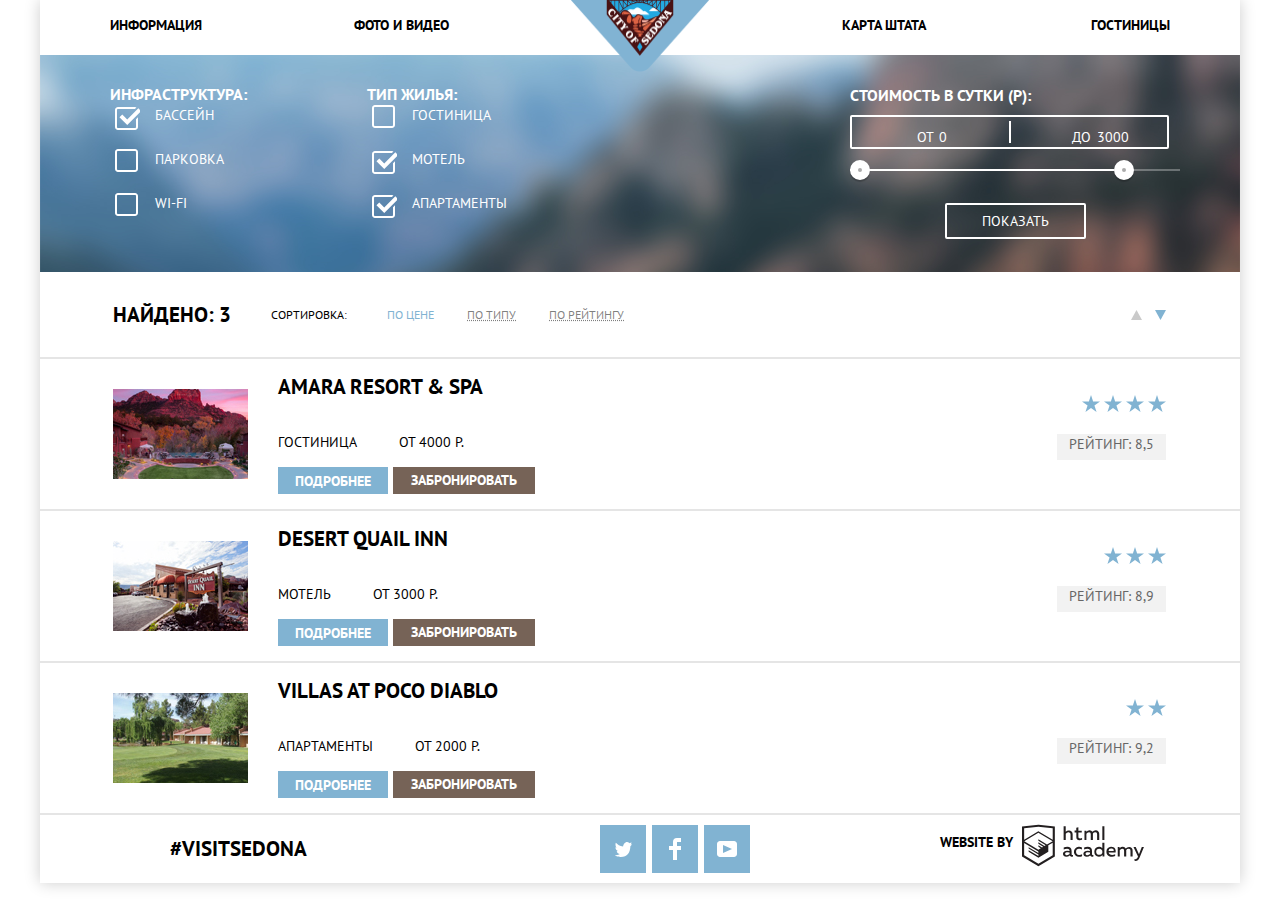
==== commit b9ae470d: "идеальная разметка" ====
--- a/inner.html
+++ b/inner.html
@@ -29,39 +29,39 @@
           <div class="filter__wrapper">
             <form class="filter__edit" method="get" action="https://echo.htmlacademy.ru">
               <ul class="filter__list">
-                <li class="filter__item">Инфраструктура:</li>
-                <ul class="filter__sublist">
-                  <li class="filter__subitem">
-                    <input type="checkbox" class="visually-hidden filter__input--checked" name="pool" id="pool" checked>
-                    <label class="filter__checkbox" for="pool">Бассейн</label>
-                  </li>
-                  <li class="filter__subitem">
-                    <input type="checkbox" class="visually-hidden filter__input" name="parking" id="parking">
-                    <label class="filter__checkbox" for="parking">Парковка</label>
-                  </li>
-                  <li class="filter__subitem">
-                    <input type="checkbox" class="visually-hidden filter__input" name="WI-FI" id="WI-Fi">
-                    <label class="filter__checkbox" for="WI-Fi">WI-FI</label>
-                  </li>
-                </ul>
+                <li class="filter__item">Инфраструктура:
+                  <ul class="filter__sublist">
+                    <li class="filter__subitem">
+                      <input type="checkbox" class="visually-hidden filter__input--checked" name="pool" id="pool" checked>
+                      <label class="filter__checkbox" for="pool">Бассейн</label>
+                    </li>
+                    <li class="filter__subitem">
+                      <input type="checkbox" class="visually-hidden filter__input" name="parking" id="parking">
+                      <label class="filter__checkbox" for="parking">Парковка</label>
+                    </li>
+                    <li class="filter__subitem">
+                      <input type="checkbox" class="visually-hidden filter__input" name="WI-FI" id="WI-Fi">
+                      <label class="filter__checkbox" for="WI-Fi">WI-FI</label>
+                    </li>
+                  </ul>
                 </li>
               </ul>
               <ul class="filter__list">
-                <li class="filter__item">Тип жилья:</li>
-                <ul class="filter__sublist">
-                  <li class="filter__subitem">
-                    <input type="checkbox" class="visually-hidden filter__input" name="hotel" id="hotel">
-                    <label for="hotel" class="filter__checkbox">Гостиница</label>
-                  </li>
-                  <li class="filter__subitem">
-                    <input type="checkbox" class="visually-hidden filter__input--checked" checked name="motel" id="motel">
-                    <label class="filter__checkbox" for="motel">Мотель</label>
-                  </li>
-                  <li class="filter__subitem">
-                    <input type="checkbox" class="visually-hidden filter__input--checked" checked name="appartemets" id="appartemets">
-                    <label class="filter__checkbox" for="appartemets">Апартаменты</label>
-                  </li>
-                </ul>
+                <li class="filter__item">Тип жилья:
+                  <ul class="filter__sublist">
+                    <li class="filter__subitem">
+                      <input type="checkbox" class="visually-hidden filter__input" name="hotel" id="hotel">
+                      <label for="hotel" class="filter__checkbox">Гостиница</label>
+                    </li>
+                    <li class="filter__subitem">
+                      <input type="checkbox" class="visually-hidden filter__input--checked" checked name="motel" id="motel">
+                      <label class="filter__checkbox" for="motel">Мотель</label>
+                    </li>
+                    <li class="filter__subitem">
+                      <input type="checkbox" class="visually-hidden filter__input--checked" checked name="appartemets" id="appartemets">
+                      <label class="filter__checkbox" for="appartemets">Апартаменты</label>
+                    </li>
+                  </ul>
                 </li>
               </ul>
             </form>
--- a/css/style.css
+++ b/css/style.css
@@ -124,12 +124,24 @@
     margin-top: 30px
     
 }
+
+.features__list {
+    display: flex;
+    flex-wrap: wrap;
+      
+}
+.features__item--banner {
+    flex-basis: 100%; 
+}
+.features__item{
+    flex-basis: 33.3%;
+}
 .features__icon {
     display: block;
-    text-align: center;
+    
     margin-left: auto;
     margin-right: auto;
-    margin-top: 57px;
+    margin-top: 65px;
     margin-bottom: 32px;
 }
 .features__title {
@@ -150,13 +162,18 @@
     max-width: 302px;
     margin: 0;
 }
-.features__item--banner{
+.features__item--banner {
     color: #ffffff;
     background-color: #81b3d2;
 }
 .features__item {
     background-color: #eeeeee;
 }
+.features__item:nth-child(-n+4) {
+    background-color: #ffffff;
+ }
+
+
 .search {
     display: flex;
     flex-direction: column;
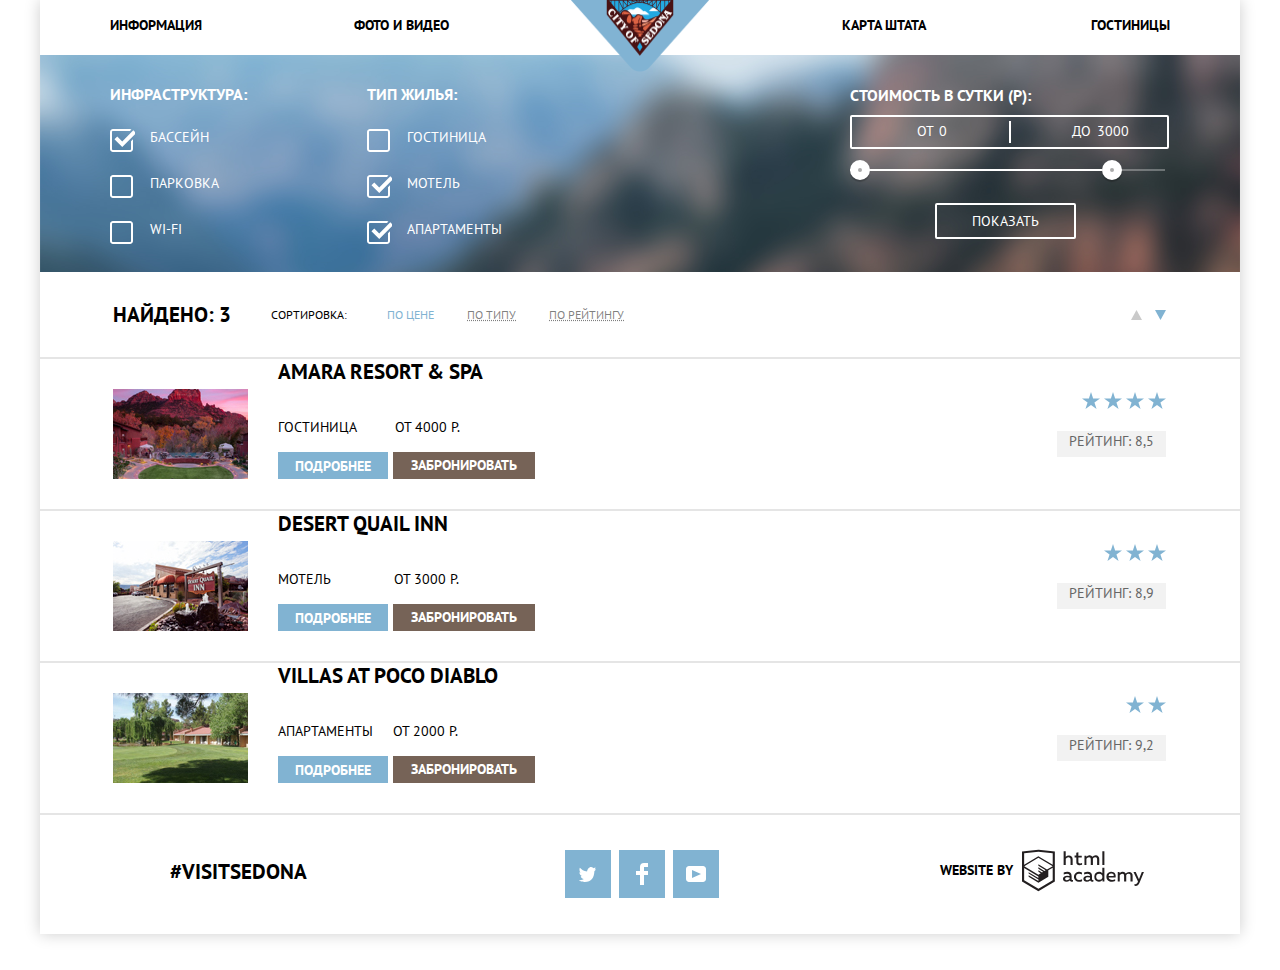
==== commit f76bc6f4: "почти готов сайт" ====
--- a/inner.html
+++ b/inner.html
@@ -32,7 +32,7 @@
                 <li class="filter__item">Инфраструктура:
                   <ul class="filter__sublist">
                     <li class="filter__subitem">
-                      <input type="checkbox" class="visually-hidden filter__input--checked" name="pool" id="pool" checked>
+                      <input type="checkbox" class="visually-hidden filter__input" name="pool" id="pool" checked>
                       <label class="filter__checkbox" for="pool">Бассейн</label>
                     </li>
                     <li class="filter__subitem">
@@ -54,11 +54,11 @@
                       <label for="hotel" class="filter__checkbox">Гостиница</label>
                     </li>
                     <li class="filter__subitem">
-                      <input type="checkbox" class="visually-hidden filter__input--checked" checked name="motel" id="motel">
+                      <input type="checkbox" class="visually-hidden filter__input" checked name="motel" id="motel">
                       <label class="filter__checkbox" for="motel">Мотель</label>
                     </li>
                     <li class="filter__subitem">
-                      <input type="checkbox" class="visually-hidden filter__input--checked" checked name="appartemets" id="appartemets">
+                      <input type="checkbox" class="visually-hidden filter__input" checked name="appartemets" id="appartemets">
                       <label class="filter__checkbox" for="appartemets">Апартаменты</label>
                     </li>
                   </ul>
@@ -154,7 +154,7 @@
                 <h2 class="catalog__title"><a class="catalog__hotel" href="#">Desert Quail Inn</a></h2>
                 <div class="catalog-wrapper--text">
                   <p class="catalog__text">Мотель</p>
-                  <p class="catalog__text">ОТ 3000 Р.</p>
+                  <p class="catalog__text catalog__text--price-motel">ОТ 3000 Р.</p>
                 </div>
                 <div class="catalog-wrapper--buttons">
                   <a class="сatalog__link" href="#">Подробнее</a>
@@ -184,7 +184,7 @@
                 <h2 class="catalog__title"><a class="catalog__hotel" href="#">Villas at poco Diablo</a></h2>
                 <div class="catalog-wrapper--text">
                   <p class="catalog__text">Апартаменты</p>
-                  <p class="catalog__text">ОТ 2000 Р.</p>
+                  <p class="catalog__text catalog__text--price-apps">ОТ 2000 Р.</p>
                 </div>
                 <div class="catalog-wrapper--buttons">
                   <a class="сatalog__link" href="#">Подробнее</a>
--- a/css/style.css
+++ b/css/style.css
@@ -121,7 +121,7 @@
     font-size: 14px;
     line-height: 26px;
     text-align: center;
-    margin-top: 30px
+    margin-top: 10px
     
 }
 
@@ -142,18 +142,36 @@
     margin-left: auto;
     margin-right: auto;
     margin-top: 65px;
-    margin-bottom: 32px;
+    margin-bottom: 20px;
 }
 .features__title {
     font-size: 21px;
     font-weight: bold;
     line-height: 21px;
     text-align: center;
-    max-width: 160px;
-    margin: 0;
-    padding: 0;
-
-   
+    margin: auto;
+    padding: 0;
+    margin-top: 5px;
+    margin-bottom: 25px;
+    width: 166px;
+}
+.features__title--tourists {
+   width: 101px;
+}    
+.features__title--city {
+    width: 125px;
+    margin-top: 15px;
+    
+}
+.features__title--home {
+    font-size: 21px;
+    font-weight: bold;
+    line-height: 21px;
+    text-align: center;
+    margin: auto;
+    padding: 0;
+    margin-top: 5px;
+    margin-bottom: 25px;
 }
 .features__text {
     font-size: 14px;
@@ -162,6 +180,9 @@
     max-width: 302px;
     margin: 0;
 }
+.features__title--bridge {
+    width: 154px;
+}
 .features__item--banner {
     color: #ffffff;
     background-color: #81b3d2;
@@ -169,6 +190,7 @@
 .features__item {
     background-color: #eeeeee;
 }
+
 .features__item:nth-child(-n+4) {
     background-color: #ffffff;
  }
@@ -179,18 +201,27 @@
     flex-direction: column;
     align-items: center;
 }
+.search__container {
+    margin-top: 35px;
+    margin-bottom: 35px;
+}
 .search__container-form {
     width: 570px;
     height: 480px;
     display: flex;
     flex-direction: column;
     align-items: center;
-}
+    position: relative;
+    z-index: 5;
+    
+}
+
 .search__title {
     font-size: 30px;
     font-weight: bold;
     line-height: 24px;
     text-align: center;
+    
 }
 .search__name {
     font-size: 21px;
@@ -201,8 +232,8 @@
     background-color: #766357;
     padding-left: 140px;
     padding-right: 140px;
-    padding-bottom: 33px;
-    padding-top: 33px;
+    padding-bottom: 30px;
+    padding-top: 30px;
 }
 .search__name:hover {
     background-color: #604e43;
@@ -214,6 +245,7 @@
     font-size: 14px;
     line-height: 26px;
     text-align: center;
+    max-width: 439px;
 }
 .search__form {
     display: flex;
@@ -225,18 +257,19 @@
     display: flex;
     width: 466px;
     margin-bottom: 28px;
-    margin-top: 50px;
+    margin-top: 55px;
     justify-content: space-between;
-    margin-left: 55px;
-    margin-right: 55px;
+    margin-left: 40px;
+    margin-right: 60px;
+   
 }
 .search__out {
     display: flex;
     width: 466px;
     margin-bottom: 30px;
     justify-content: space-between;
-    margin-left: 55px;
-    margin-right: 55px;
+    margin-left: 40px;
+    margin-right: 60px;
 }
 .search__amount {
     display: flex;
@@ -247,45 +280,68 @@
 .search__amount--adults {
     width: 233px;
     display: flex;
-    margin-left: 55px;
+    margin-left: 47px;
 }
 .search__amount--kids {
     width: 233px;
     display: flex;
-    margin-right: 55px;
+    margin-right: 47px;
 }
 .search__label {
-    display: block;
+   
     margin-bottom: 9px;
     margin-left: 15px;
+    padding-left: 5px;
+   
+    font-size: 14px;
+    line-height: 26px;
+    font-weight: bold;
 }
 .search__label--adults {
-    margin-right: 40px;
+    margin-right: 30px;
+    margin-left: 53px;
+
 }
 .search__label--kids {
-    margin-right: 27px;
-    margin-left: 55px;
+    margin-right: 47px;
+    margin-left: 80px;
 }
 .search__input--long {
     font: inherit;
     background-color: #f2f2f2;
     box-sizing: border-box;
-    width: 347px;
-    height: 30px;
+    width: 345px;
+    height: 38px;
     padding-top: 8px;
-    padding-left: 15px;
+    padding-left: 20px;
     padding-right: 15px;
-    padding-bottom: 7px;
-}
+    padding-bottom: 8px;
+  
+   
+
+    border: none;
+    background-image: url("../img/calendar.svg");
+    background-position: 320px center;
+    background-repeat: no-repeat;
+    
+     
+}
+
 .search__input--short {
     font: inherit;
     background-color: #f2f2f2;
     box-sizing: border-box;
-    height: 30px;
-    padding-top: 8px;
-    padding-left: 15px;
-    padding-right: 15px;
-    padding-bottom: 7px;
+    height: 38px;
+    width: 115px;
+    text-align: center;
+   
+    border: none;
+
+}
+input::-webkit-input-placeholder{
+    text-transform: uppercase;
+    font-weight: bold;
+    color: #000000;
 }
 .search__button {
     font-size: 21px;
@@ -296,14 +352,24 @@
     text-transform: uppercase;
     background-color:#81b3d2;
     border: none;
-    margin-left: 55px;
-    margin-right: 55px;
+    margin-left: 58px;
+    margin-right: 58px;
+    margin-top: 15px;
     padding-left: 195px;
     padding-right: 195px;
     padding-top: 17px;
     padding-bottom: 22px;
     box-sizing: content-box;
-}
+    height: 20px;
+}
+.search__plus-minus {
+    border: none;
+    width: 39px;
+    padding-left: 12px;
+    padding-right: 12px;
+    background-color: #f2f2f2;
+}
+
 .search__button:hover {
     background-color: #669ec0;
 }
@@ -316,29 +382,37 @@
 .search__input:focus {
     background-color: #ffffff;
 }
-.main__footer {
+.main-footer {
     color: #000000;
     background-color: #ffffff;
+    margin-top: 30px;
+    margin-bottom: 36px; 
 }
 .main-footer__hashtag {
     display: flex;
     justify-content: center;
     align-items: center;
+    width: 397px;
 }
 .main-footer__text {
     font-size: 21px;
     font-weight: bold;
     line-height: 26px;
+    margin-top: -15px;
 }
 .social {
     list-style: none;
     flex-wrap: wrap;
-    justify-content: center;
-    width: 200px;
+    justify-content: space-between;
+    align-items: center;
     display: flex;
     margin: 0 auto;
     padding: 0;
-    align-items: center;
+    width: 160px;
+    margin-top: 10px;
+    margin-bottom: 36px;
+    
+   
 }
 .social__button {
     font: inherit;
@@ -351,6 +425,7 @@
     justify-content: center;
     margin-right: 6px;
     padding: 0;
+    margin-top: -5px;
 }
 .social__button:hover, .social-button:focus {
     background-color: #669ec0;
@@ -367,10 +442,19 @@
     text-align: center;
     display: block;
     margin-bottom: 15px;
+    margin-top: -25px;
+}
+.footer-copyright {
+    margin: 0;
+    width: 300px;
+    margin-left: 88px;
+    display: flex;
+    align-items: center;
 }
 .footer-copyright a {
     color: #000000;
     margin-left: 9px;
+    margin-top: -30px;
 }
 .footer-copyright a:hover {
     color: #81b3d2;
@@ -419,8 +503,8 @@
     color: #000000;
 }
 .filter__range {
-    width: 330px;
-    margin-right: 60px;
+    width: 350px;
+    margin-right: 40px;
     margin-top: 30px;
     margin-left: auto;
     color: #ffffff;
@@ -450,13 +534,15 @@
     top: 50%;
     left: 50%;
     transform: translate(-50%, -50%);
+    
 }
 .price__controls label {
     display: inline-block;
     font-size: 14px;
-    line-height: 38px;
+  
     vertical-align: middle;
     cursor: pointer;
+    
 }
 .price__controls .min-price, .price__controls .max-price {
     width: 90px;
@@ -473,10 +559,13 @@
 .range__controls {
     position: relative;
     margin-bottom: 32px;
-}
+    width: 315px;
+}
+
 .range__controls .scale {
     height: 2px;
     background: rgba(255, 255, 255, 0.3);
+    
 }
 .range__controls .bar {
     width: 80%;
@@ -515,6 +604,7 @@
     border: 2px solid #ffffff;
     border-radius: 2px;
     cursor: pointer;
+    margin-left: 85px;
 }
 .btn__transparent:hover {
     color: #000000;
@@ -578,6 +668,7 @@
     justify-content: space-around;
     margin-left: auto;
     margin-right: 74px;
+    margin-top: -60px;
 }
 .catalog__hotel {
     color: #000000;
@@ -596,6 +687,7 @@
     color: #000000;
     background-color: #ffffff;
 }
+
 .сatalog__link {
     text-align: center;
     color: #ffffff;
@@ -654,6 +746,7 @@
     width: 109px;
     text-align: center;
     display: block;
+    margin-bottom: -40px;
 }
 /* ----- Сеточные стили ----- */
 .main-navigation__list {
@@ -702,15 +795,21 @@
     justify-content: center;
     height: 256px;
     max-width: 400px;
-    margin-right: 60px;
+    margin-right: auto;
     margin-left: 57px;
+}
+.features__wrapper-last {
+    margin-left: 0;
 }
 .features__item-wrapper {
     max-width: 400px;
-    margin-top: 62px;
+    margin-top: 0px;
     margin-right: 74px;
-    margin-bottom: 88px;
+    margin-bottom: 73px;
     margin-left: 73px;
+    display: flex;
+    flex-direction: column;
+    justify-content: flex-start;
    
 }
 .features__sublist {
@@ -719,23 +818,9 @@
 .features__item--wrapper {
     display: flex;
 }
-/*размеры взяла из демки. не забудь исправить*/
-.main-footer__hashtag {
-    margin: 0;
-    width: 397px;
-    margin-right: 60px;
-}
-.footer-copyright {
-    margin: 0;
-    width: 300px;
-    margin-left: auto;
-    display: flex;
-    align-items: center;
-}
-.main__footer {
-    padding: 60px 0;
-    margin-top: 65px;
-}
+
+
+
 .main-footer__container {
     display: flex;
 }
@@ -769,11 +854,12 @@
     list-style: none;
     padding: 0;
     margin: 0;
-    padding-left: 45px;
+    padding-left: 40px;
+    margin-top: 22px;
 }
 .filter__subitem {
     justify-content: space-between;
-    margin-bottom: 23px;
+    margin-bottom: 25px;
 }
 .info {
     height: 85px;
@@ -801,13 +887,11 @@
     border-bottom: 2px solid #e5e5e5;
 }
 .catalog__title {
-    margin-top: 30px;
-}
-.catalog-test {
-    display: flex;
-    flex-direction: column;
-    align-items: flex-start;
-}
+    margin-top: 0px;
+    padding-top: 0px;
+   
+}
+
 .catalog__picture {
     margin-left: 73px;
     margin-top: 30px;
@@ -821,18 +905,31 @@
     padding: 0px;
 }
 .catalog-wrapper {
-    display: flex;
-    align-content: flex-end;
-    flex-direction: column;
+    
+    
+    box-sizing: border-box;
+    padding-top: 30px;
+    padding-bottom: 30px;
+    margin-top: 50px;
+    margin-bottom: 50px;
+   
 }
 .catalog-wrapper--text {
     display: flex;
     justify-content: flex-start;
 }
+
 .catalog__text {
     position: relative;
-    margin-right: 42px;
-}
+    margin-right: 38px;
+}
+.catalog__text--price-motel {
+    margin-left: 25px;
+}
+.catalog__text--price-apps{
+    margin-left: -18px;
+}
+
 .catalog-wrapper--buttons {
     display: flex;
     margin-bottom: 30px;
@@ -852,8 +949,9 @@
     background-repeat: no-repeat;
     background-position: 0 0;
     left: -40px;
-}
-.filter__input--checked:checked + .filter__checkbox::after {
+    top: 2px;
+}
+.filter__input:checked + .filter__checkbox::before {
     content: "";
     position: absolute;
     width: 25px;
@@ -864,6 +962,7 @@
     background-repeat: no-repeat;
     background-position: 0 0;
 }
+
 .visually-hidden:not(:focus):not(:active), input[type="checkbox"].visually-hidden, input[type="radio"].visually-hidden {
     position: absolute;
     width: 1px;
@@ -876,3 +975,9 @@
     clip: rect(0 0 0 0);
     overflow: hidden;
 }
+.map__google {
+    border: none;
+    width: 1200px;
+    height: 470px;
+    frameborder: 0;
+}
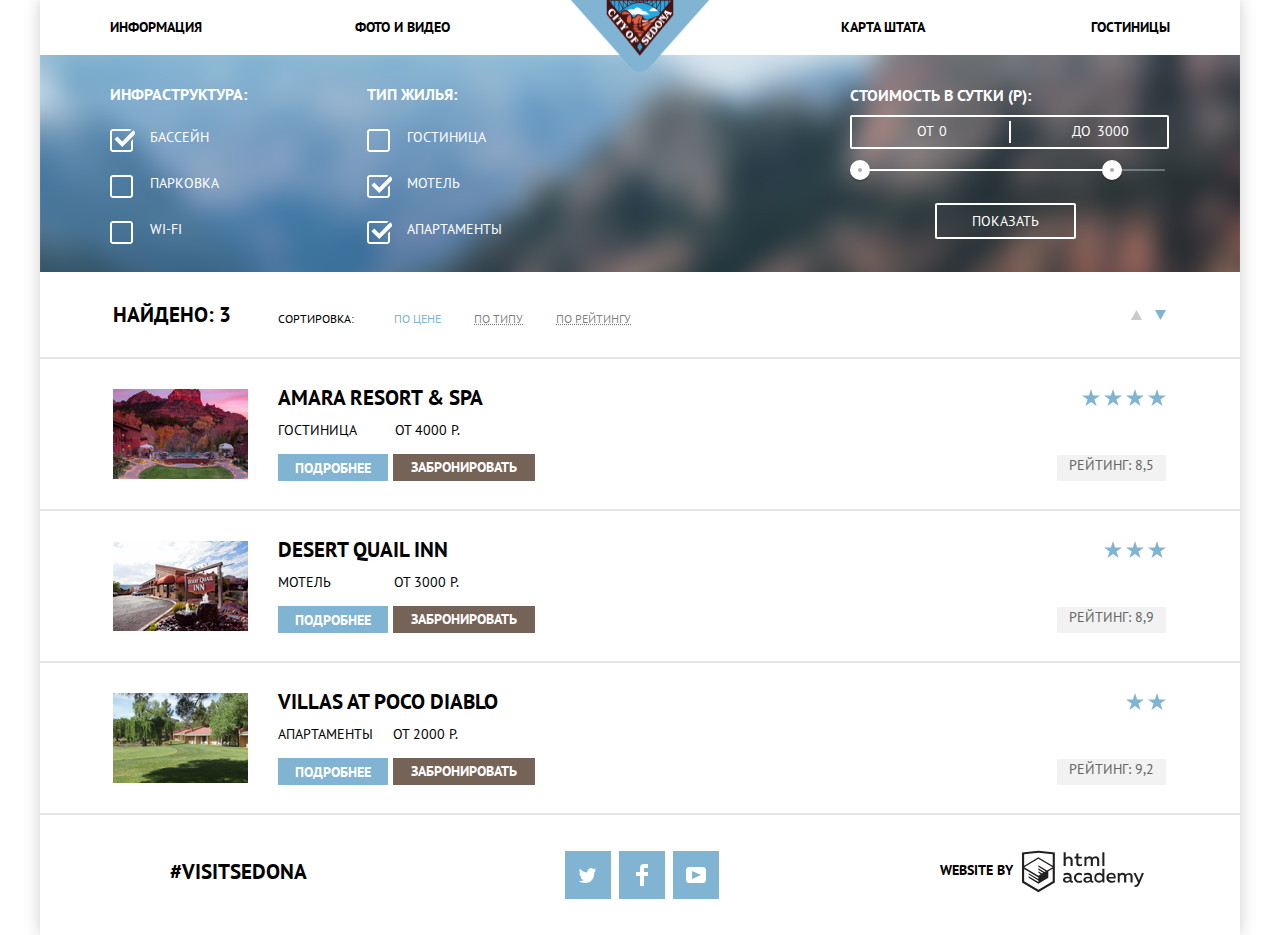
==== commit b9ed2a2b: "добби усерно работал" ====
--- a/inner.html
+++ b/inner.html
@@ -1,258 +1,260 @@
 <!DOCTYPE html>
 <html lang="ru">
-  <head>
-    <meta charset="utf-8">
-    <title>HTML Academy: Седона</title>
-    <link href="https://fonts.googleapis.com/css?family=PT+Sans:400,700&amp;subset=cyrillic" rel="stylesheet">
-    <link rel="stylesheet" href="css/normalize.css">
-    <link rel="stylesheet" href="css/style.css">
-  </head>
-  <body class="inner-page">
-    <div class="container">
-      <header class="main-header">
+   <head>
+      <meta charset="utf-8">
+      <title>HTML Academy: Седона</title>
+      <link href="https://fonts.googleapis.com/css?family=PT+Sans:400,700&amp;subset=cyrillic" rel="stylesheet">
+      <link rel="stylesheet" href="css/normalize.css">
+      <link rel="stylesheet" href="css/style.css">
+   </head>
+   <body class="inner-page">
+      <div class="container">
+         <header class="main-header">
             <h1 hidden>Hotels of Sedona</h1>
-        <a class="main-navigation__link--logo " href="index.html">
-        <img class="main-navigation__logo" src="img/logopng.png" width="140" height="72" alt="Logo of Sedona">
-        </a>
-        <nav class="main-navigation">
-          <ul class="main-navigation__list">
-            <li class="main-navigation__item "><a class="main-navigation__link " href="info.html">Информация</a></li>
-            <li class="main-navigation__item "><a class="main-navigation__link " href="photo.html">Фото и Видео</a></li>
-            <li class="main-navigation__item "><a class="main-navigation__link " href="map.html">Карта штата</a></li>
-            <li class="main-navigation__item "><a class="main-navigation__link " href="inner.html">Гостиницы</a></li>
-          </ul>
-        </nav>
-      </header>
-      <main>
-        <section class="filter">
-            <h2 hidden>Filter</h2>
-          <div class="filter__wrapper">
-            <form class="filter__edit" method="get" action="https://echo.htmlacademy.ru">
-              <ul class="filter__list">
-                <li class="filter__item">Инфраструктура:
-                  <ul class="filter__sublist">
-                    <li class="filter__subitem">
-                      <input type="checkbox" class="visually-hidden filter__input" name="pool" id="pool" checked>
-                      <label class="filter__checkbox" for="pool">Бассейн</label>
-                    </li>
-                    <li class="filter__subitem">
-                      <input type="checkbox" class="visually-hidden filter__input" name="parking" id="parking">
-                      <label class="filter__checkbox" for="parking">Парковка</label>
-                    </li>
-                    <li class="filter__subitem">
-                      <input type="checkbox" class="visually-hidden filter__input" name="WI-FI" id="WI-Fi">
-                      <label class="filter__checkbox" for="WI-Fi">WI-FI</label>
-                    </li>
-                  </ul>
-                </li>
-              </ul>
-              <ul class="filter__list">
-                <li class="filter__item">Тип жилья:
-                  <ul class="filter__sublist">
-                    <li class="filter__subitem">
-                      <input type="checkbox" class="visually-hidden filter__input" name="hotel" id="hotel">
-                      <label for="hotel" class="filter__checkbox">Гостиница</label>
-                    </li>
-                    <li class="filter__subitem">
-                      <input type="checkbox" class="visually-hidden filter__input" checked name="motel" id="motel">
-                      <label class="filter__checkbox" for="motel">Мотель</label>
-                    </li>
-                    <li class="filter__subitem">
-                      <input type="checkbox" class="visually-hidden filter__input" checked name="appartemets" id="appartemets">
-                      <label class="filter__checkbox" for="appartemets">Апартаменты</label>
-                    </li>
-                  </ul>
-                </li>
-              </ul>
-            </form>
-            <!--  <div class="filter__rate">                      
-              <p class="filter__text">Стоимость в сутки (Р):</p>-->
-            <div class="filter__range">
-              <div class="filter__range--title">Стоимость в сутки (Р):</div>
-              <div class="price__controls">
-                <label class="min-price">от <input type="text" name="min-price" value="0"></label>
-                <label class="max-price">до <input type="text" name="max-price" value="3000"></label>
-              </div>
-              <div class="range__controls">
-                <div class="scale">
-                  <div class="bar"></div>
-                </div>
-                <div class="range-toggle range-toggle-min"></div>
-                <div class="range-toggle range-toggle-max"></div>
-              </div>
-              <button class="btn__transparent" type="submit">Показать</button>
+            <a class="main-navigation__link--logo " href="index.html">
+            <img class="main-navigation__logo" src="img/logopng.png" width="140" height="72" alt="Logo of Sedona">
+            </a>
+            <nav class="main-navigation">
+               <ul class="main-navigation__list">
+                  <li class="main-navigation__item "><a class="main-navigation__link " href="info.html">Информация</a></li>
+                  <li class="main-navigation__item "><a class="main-navigation__link " href="photo.html">Фото и Видео</a></li>
+                  <li class="main-navigation__item "><a class="main-navigation__link " href="map.html">Карта штата</a></li>
+                  <li class="main-navigation__item "><a class="main-navigation__link " href="inner.html">Гостиницы</a></li>
+               </ul>
+            </nav>
+         </header>
+         <main>
+            <section class="filter">
+               <h2 hidden>Filter</h2>
+               <div class="filter__wrapper">
+                  <form class="filter__edit" method="get" action="https://echo.htmlacademy.ru">
+                     <ul class="filter__list">
+                        <li class="filter__item">
+                           Инфраструктура:
+                           <ul class="filter__sublist">
+                              <li class="filter__subitem">
+                                 <input type="checkbox" class="visually-hidden filter__input" name="pool" id="pool" checked>
+                                 <label class="filter__checkbox" for="pool">Бассейн</label>
+                              </li>
+                              <li class="filter__subitem">
+                                 <input type="checkbox" class="visually-hidden filter__input" name="parking" id="parking">
+                                 <label class="filter__checkbox" for="parking">Парковка</label>
+                              </li>
+                              <li class="filter__subitem">
+                                 <input type="checkbox" class="visually-hidden filter__input" name="WI-FI" id="WI-Fi">
+                                 <label class="filter__checkbox" for="WI-Fi">WI-FI</label>
+                              </li>
+                           </ul>
+                        </li>
+                     </ul>
+                     <ul class="filter__list">
+                        <li class="filter__item">
+                           Тип жилья:
+                           <ul class="filter__sublist">
+                              <li class="filter__subitem">
+                                 <input type="checkbox" class="visually-hidden filter__input" name="hotel" id="hotel">
+                                 <label for="hotel" class="filter__checkbox">Гостиница</label>
+                              </li>
+                              <li class="filter__subitem">
+                                 <input type="checkbox" class="visually-hidden filter__input" checked name="motel" id="motel">
+                                 <label class="filter__checkbox" for="motel">Мотель</label>
+                              </li>
+                              <li class="filter__subitem">
+                                 <input type="checkbox" class="visually-hidden filter__input" checked name="appartemets" id="appartemets">
+                                 <label class="filter__checkbox" for="appartemets">Апартаменты</label>
+                              </li>
+                           </ul>
+                        </li>
+                     </ul>
+                  </form>
+                  <!--  <div class="filter__rate">                      
+                     <p class="filter__text">Стоимость в сутки (Р):</p>-->
+                  <div class="filter__range">
+                     <div class="filter__range--title">Стоимость в сутки (Р):</div>
+                     <div class="price__controls">
+                        <label class="min-price">от <input type="text" name="min-price" value="0"></label>
+                        <label class="max-price">до <input type="text" name="max-price" value="3000"></label>
+                     </div>
+                     <div class="range__controls">
+                        <div class="scale">
+                           <div class="bar"></div>
+                        </div>
+                        <div class="range-toggle range-toggle-min"></div>
+                        <div class="range-toggle range-toggle-max"></div>
+                     </div>
+                     <button class="btn__transparent" type="submit">Показать</button>
+                  </div>
+                  <!-- <button class="filter__button">Показать</button>
+                     </div>-->
+               </div>
+            </section>
+            <section class="info">
+               <h2 hidden>Sort</h2>
+               <p class="info__title">Найдено: 3</p>
+               <ul class="info__sort">
+                  <li class="info__item">
+                     Сортировка:
+                     <ul class="info__sublist">
+                        <li class="info__subitem">По цене</li>
+                        <li class="info__subitem">По типу</li>
+                        <li class="info__subitem">По рейтингу</li>
+                     </ul>
+                  </li>
+               </ul>
+               <div class="info__icon-wrapper">
+                  <a class="info__icon" href="#">
+                     <svg  xmlns="http://www.w3.org/2000/svg" width="11" height="10" viewBox="0 0 11 10">
+                        <path  d="M5.5 0L0 10h11z"/>
+                     </svg>
+                  </a>
+                  <a  class="info__icon" href="#">
+                     <svg  xmlns="http://www.w3.org/2000/svg" width="11" height="10" viewBox="0 0 11 10">
+                        <path d="M5.5 10L0 0h11"/>
+                     </svg>
+                  </a>
+               </div>
+            </section>
+            <section class="catalog">
+               <h2 hidden>Catalog of hotels</h2>
+               <ul class="catalog__list">
+                  <li class="catalog__item">
+                     <img class="catalog__picture" src="img/Amara.jpg" alt="Фотография гостиницы Amara resort">
+                     <div class="catalog-wrapper">
+                        <h2 class="catalog__title"><a class="catalog__hotel" href="#">Amara resort &#38; spa</a></h2>
+                        <div class="catalog-wrapper--text">
+                           <p class="catalog__text">Гостиница</p>
+                           <p class="catalog__text">ОТ 4000 Р.</p>
+                        </div>
+                        <div class="catalog-wrapper--buttons">
+                           <a class="сatalog__link" href="#">Подробнее</a>
+                           <button class="catalog__button">Забронировать</button>
+                        </div>
+                     </div>
+                     <div class="rate-wrapper">
+                        <div class="catalog__stars">
+                           <svg xmlns="http://www.w3.org/2000/svg" width="18" height="17" viewBox="0 0 18 17">
+                              <path fill="#81B3D2" d="M9.002 0l2.126 6.494h6.877l-5.564 4.012L14.566 17l-5.564-4.013L3.438 17l2.126-6.494L0 6.494h6.878z"/>
+                           </svg>
+                           <svg xmlns="http://www.w3.org/2000/svg" width="18" height="17" viewBox="0 0 18 17">
+                              <path fill="#81B3D2" d="M9.002 0l2.126 6.494h6.877l-5.564 4.012L14.566 17l-5.564-4.013L3.438 17l2.126-6.494L0 6.494h6.878z"/>
+                           </svg>
+                           <svg xmlns="http://www.w3.org/2000/svg" width="18" height="17" viewBox="0 0 18 17">
+                              <path fill="#81B3D2" d="M9.002 0l2.126 6.494h6.877l-5.564 4.012L14.566 17l-5.564-4.013L3.438 17l2.126-6.494L0 6.494h6.878z"/>
+                           </svg>
+                           <svg xmlns="http://www.w3.org/2000/svg" width="18" height="17" viewBox="0 0 18 17">
+                              <path fill="#81B3D2" d="M9.002 0l2.126 6.494h6.877l-5.564 4.012L14.566 17l-5.564-4.013L3.438 17l2.126-6.494L0 6.494h6.878z"/>
+                           </svg>
+                        </div>
+                        <div class="catalog-wrapper--rate">
+                           <p class="catalog__rate">Рейтинг: 8,5</p>
+                        </div>
+                     </div>
+                  </li>
+                  <li class="catalog__item">
+                     <img class="catalog__picture" src="img/desert.jpg" alt="Фотография Мотеля Desert Quail Inn">
+                     <div class="catalog-wrapper">
+                        <h2 class="catalog__title"><a class="catalog__hotel" href="#">Desert Quail Inn</a></h2>
+                        <div class="catalog-wrapper--text">
+                           <p class="catalog__text">Мотель</p>
+                           <p class="catalog__text catalog__text--price-motel">ОТ 3000 Р.</p>
+                        </div>
+                        <div class="catalog-wrapper--buttons">
+                           <a class="сatalog__link" href="#">Подробнее</a>
+                           <button class="catalog__button">Забронировать</button>
+                        </div>
+                     </div>
+                     <div class="rate-wrapper">
+                        <div class="catalog__stars">
+                           <svg xmlns="http://www.w3.org/2000/svg" width="18" height="17" viewBox="0 0 18 17">
+                              <path fill="#81B3D2" d="M9.002 0l2.126 6.494h6.877l-5.564 4.012L14.566 17l-5.564-4.013L3.438 17l2.126-6.494L0 6.494h6.878z"/>
+                           </svg>
+                           <svg xmlns="http://www.w3.org/2000/svg" width="18" height="17" viewBox="0 0 18 17">
+                              <path fill="#81B3D2" d="M9.002 0l2.126 6.494h6.877l-5.564 4.012L14.566 17l-5.564-4.013L3.438 17l2.126-6.494L0 6.494h6.878z"/>
+                           </svg>
+                           <svg xmlns="http://www.w3.org/2000/svg" width="18" height="17" viewBox="0 0 18 17">
+                              <path fill="#81B3D2" d="M9.002 0l2.126 6.494h6.877l-5.564 4.012L14.566 17l-5.564-4.013L3.438 17l2.126-6.494L0 6.494h6.878z"/>
+                           </svg>
+                        </div>
+                        <div class="catalog-wrapper--rate">
+                           <p class="catalog__rate">Рейтинг: 8,9</p>
+                        </div>
+                     </div>
+                  </li>
+                  <li class="catalog__item">
+                     <img class="catalog__picture" src="img/villas.jpg" alt="Фотография Villas at poco Diablo">
+                     <div class="catalog-wrapper">
+                        <h2 class="catalog__title"><a class="catalog__hotel" href="#">Villas at poco Diablo</a></h2>
+                        <div class="catalog-wrapper--text">
+                           <p class="catalog__text">Апартаменты</p>
+                           <p class="catalog__text catalog__text--price-apps">ОТ 2000 Р.</p>
+                        </div>
+                        <div class="catalog-wrapper--buttons">
+                           <a class="сatalog__link" href="#">Подробнее</a>
+                           <button class="catalog__button">Забронировать</button>
+                        </div>
+                     </div>
+                     <div class="rate-wrapper">
+                        <div class="catalog__stars">
+                           <svg xmlns="http://www.w3.org/2000/svg" width="18" height="17" viewBox="0 0 18 17">
+                              <path fill="#81B3D2" d="M9.002 0l2.126 6.494h6.877l-5.564 4.012L14.566 17l-5.564-4.013L3.438 17l2.126-6.494L0 6.494h6.878z"/>
+                           </svg>
+                           <svg xmlns="http://www.w3.org/2000/svg" width="18" height="17" viewBox="0 0 18 17">
+                              <path fill="#81B3D2" d="M9.002 0l2.126 6.494h6.877l-5.564 4.012L14.566 17l-5.564-4.013L3.438 17l2.126-6.494L0 6.494h6.878z"/>
+                           </svg>
+                        </div>
+                        <div class="catalog-wrapper--rate">
+                           <p class="catalog__rate">Рейтинг: 9,2</p>
+                        </div>
+                     </div>
+                  </li>
+               </ul>
+            </section>
+         </main>
+         <footer class="main-footer__inner">
+            <h2 hidden>Contacts</h2>
+            <div class="main-footer__container">
+               <div class="main-footer__hashtag">
+                  <p class="main-footer__text">#visitsedona</p>
+               </div>
+               <ul class="social">
+                  <li>
+                     <a class="social__button social__button--twitter" href="#" aria-label="Read us on Twitter">
+                        <span class="visually-hidden">Twitter</span>
+                        <svg xmlns="http://www.w3.org/2000/svg" xmlns:xlink="http://www.w3.org/1999/xlink" width="17" height="15" viewBox="0 0 17 15">
+                           <path
+                              fill="#FFF" d="M10.95.144c1.685-.496 2.984.27 3.577 1.179.673-.231 1.331-.481 2.011-.708a2.345 2.345 0 0 1-.857 1.768c.685.17 1.304-.491 1.304-.491-.169 1-1.006 1.788-1.563 2.024-.231 6.75-3.175 11.217-10.077 11.082h-.446c-.41 0-4.164-.46-4.898-1.887 2.271.196 3.893-.422 4.693-1.177-.96-.3-2.679-.477-2.979-2.95.349.106.564.228 1.19.119C1.705 8.247.374 7.53.448 5.33c.285.328 1.067.536 1.34.472C1.085 5.561-.182 2.442.894.85c1.818 1.854 3.735 3.606 7.152 3.773C8.254 2.33 9.183.793 10.95.144z"
+                              />
+                        </svg>
+                     </a>
+                  </li>
+                  <li>
+                     <a class="social__button social__button--Facebook" href="#" aria-label="Follow us on Facebook">
+                        <span class="visually-hidden">Facebook</span>
+                        <svg xmlns="http://www.w3.org/2000/svg" width="12" height="22" viewBox="0 0 12 22">
+                           <path fill="#FFF"
+                              d="M12 4V0H8a4 4 0 0 0-4 4v4H0v4h4v10h4V12h4V8H8V4h4z" />
+                        </svg>
+                     </a>
+                  </li>
+                  <li>
+                     <a class="social__button social__button--YouTube" href="#" aria-label="Watch us on YouTube">
+                        <span class="visually-hidden">YouTube</span>
+                        <svg xmlns="http://www.w3.org/2000/svg" xmlns:xlink="http://www.w3.org/1999/xlink" width="20" height="16" viewBox="0 0 20 16">
+                           <path
+                              fill="#FFF" d="M17 0H3C1.35 0 0 1.35 0 3v10c0 1.65 1.35 3 3 3h14c1.65 0 3-1.35 3-3V3c0-1.65-1.35-3-3-3zM6.027 11.998V4.002L15.014 8l-8.987 3.998z"
+                              />
+                        </svg>
+                     </a>
+                  </li>
+               </ul>
+               <p class="footer-copyright">
+                  <b>Website by</b>
+                  <a class="footer__logo" href="https://htmlacademy.ru/intensive/htmlcss">
+                  <img src="img/logo-htmlacademy.svg" alt="mini-logo" width="122" height="43">
+                  </a>
+               </p>
             </div>
-            <!-- <button class="filter__button">Показать</button>
-              </div>-->
-          </div>
-        </section>
-        <section class="info">
-            <h2 hidden>Sort</h2>
-          <p class="info__title">Найдено: 3</p>
-          <ul class="info__sort">
-            <li class="info__item">
-              Сортировка:
-              <ul class="info__sublist">
-                <li class="info__subitem">По цене</li>
-                <li class="info__subitem">По типу</li>
-                <li class="info__subitem">По рейтингу</li>
-              </ul>
-            </li>
-          </ul>
-          <div class="info__icon-wrapper">
-            <a class="info__icon" href="#">
-              <svg  xmlns="http://www.w3.org/2000/svg" width="11" height="10" viewBox="0 0 11 10">
-                <path  d="M5.5 0L0 10h11z"/>
-              </svg>
-            </a>
-            <a  class="info__icon" href="#">
-              <svg  xmlns="http://www.w3.org/2000/svg" width="11" height="10" viewBox="0 0 11 10">
-                <path d="M5.5 10L0 0h11"/>
-              </svg>
-            </a>
-          </div>
-        </section>
-        <section class="catalog">
-            <h2 hidden>Catalog of hotels</h2>
-          <ul class="catalog__list">
-            <li class="catalog__item">
-              <img class="catalog__picture" src="img/Amara.jpg" alt="Фотография гостиницы Amara resort">
-              <div class="catalog-wrapper">
-                <h2 class="catalog__title"><a class="catalog__hotel" href="#">Amara resort &#38; spa</a></h2>
-                <div class="catalog-wrapper--text">
-                  <p class="catalog__text">Гостиница</p>
-                  <p class="catalog__text">ОТ 4000 Р.</p>
-                </div>
-                <div class="catalog-wrapper--buttons">
-                  <a class="сatalog__link" href="#">Подробнее</a>
-                  <button class="catalog__button">Забронировать</button>
-                </div>
-              </div>
-              <div class="rate-wrapper">
-                <div class="catalog__stars">
-                  <svg xmlns="http://www.w3.org/2000/svg" width="18" height="17" viewBox="0 0 18 17">
-                    <path fill="#81B3D2" d="M9.002 0l2.126 6.494h6.877l-5.564 4.012L14.566 17l-5.564-4.013L3.438 17l2.126-6.494L0 6.494h6.878z"/>
-                  </svg>
-                  <svg xmlns="http://www.w3.org/2000/svg" width="18" height="17" viewBox="0 0 18 17">
-                    <path fill="#81B3D2" d="M9.002 0l2.126 6.494h6.877l-5.564 4.012L14.566 17l-5.564-4.013L3.438 17l2.126-6.494L0 6.494h6.878z"/>
-                  </svg>
-                  <svg xmlns="http://www.w3.org/2000/svg" width="18" height="17" viewBox="0 0 18 17">
-                    <path fill="#81B3D2" d="M9.002 0l2.126 6.494h6.877l-5.564 4.012L14.566 17l-5.564-4.013L3.438 17l2.126-6.494L0 6.494h6.878z"/>
-                  </svg>
-                  <svg xmlns="http://www.w3.org/2000/svg" width="18" height="17" viewBox="0 0 18 17">
-                    <path fill="#81B3D2" d="M9.002 0l2.126 6.494h6.877l-5.564 4.012L14.566 17l-5.564-4.013L3.438 17l2.126-6.494L0 6.494h6.878z"/>
-                  </svg>
-                </div>
-                <div class="catalog-wrapper--rate">
-                  <p class="catalog__rate">Рейтинг: 8,5</p>
-                </div>
-              </div>
-            </li>
-            <li class="catalog__item">
-              <img class="catalog__picture" src="img/desert.jpg" alt="Фотография Мотеля Desert Quail Inn">
-              <div class="catalog-wrapper">
-                <h2 class="catalog__title"><a class="catalog__hotel" href="#">Desert Quail Inn</a></h2>
-                <div class="catalog-wrapper--text">
-                  <p class="catalog__text">Мотель</p>
-                  <p class="catalog__text catalog__text--price-motel">ОТ 3000 Р.</p>
-                </div>
-                <div class="catalog-wrapper--buttons">
-                  <a class="сatalog__link" href="#">Подробнее</a>
-                  <button class="catalog__button">Забронировать</button>
-                </div>
-              </div>
-              <div class="rate-wrapper">
-                <div class="catalog__stars">
-                  <svg xmlns="http://www.w3.org/2000/svg" width="18" height="17" viewBox="0 0 18 17">
-                    <path fill="#81B3D2" d="M9.002 0l2.126 6.494h6.877l-5.564 4.012L14.566 17l-5.564-4.013L3.438 17l2.126-6.494L0 6.494h6.878z"/>
-                  </svg>
-                  <svg xmlns="http://www.w3.org/2000/svg" width="18" height="17" viewBox="0 0 18 17">
-                    <path fill="#81B3D2" d="M9.002 0l2.126 6.494h6.877l-5.564 4.012L14.566 17l-5.564-4.013L3.438 17l2.126-6.494L0 6.494h6.878z"/>
-                  </svg>
-                  <svg xmlns="http://www.w3.org/2000/svg" width="18" height="17" viewBox="0 0 18 17">
-                    <path fill="#81B3D2" d="M9.002 0l2.126 6.494h6.877l-5.564 4.012L14.566 17l-5.564-4.013L3.438 17l2.126-6.494L0 6.494h6.878z"/>
-                  </svg>
-                </div>
-                <div class="catalog-wrapper--rate">
-                  <p class="catalog__rate">Рейтинг: 8,9</p>
-                </div>
-              </div>
-            </li>
-            <li class="catalog__item">
-              <img class="catalog__picture" src="img/villas.jpg" alt="Фотография Villas at poco Diablo">
-              <div class="catalog-wrapper">
-                <h2 class="catalog__title"><a class="catalog__hotel" href="#">Villas at poco Diablo</a></h2>
-                <div class="catalog-wrapper--text">
-                  <p class="catalog__text">Апартаменты</p>
-                  <p class="catalog__text catalog__text--price-apps">ОТ 2000 Р.</p>
-                </div>
-                <div class="catalog-wrapper--buttons">
-                  <a class="сatalog__link" href="#">Подробнее</a>
-                  <button class="catalog__button">Забронировать</button>
-                </div>
-              </div>
-              <div class="rate-wrapper">
-                <div class="catalog__stars">
-                  <svg xmlns="http://www.w3.org/2000/svg" width="18" height="17" viewBox="0 0 18 17">
-                    <path fill="#81B3D2" d="M9.002 0l2.126 6.494h6.877l-5.564 4.012L14.566 17l-5.564-4.013L3.438 17l2.126-6.494L0 6.494h6.878z"/>
-                  </svg>
-                  <svg xmlns="http://www.w3.org/2000/svg" width="18" height="17" viewBox="0 0 18 17">
-                    <path fill="#81B3D2" d="M9.002 0l2.126 6.494h6.877l-5.564 4.012L14.566 17l-5.564-4.013L3.438 17l2.126-6.494L0 6.494h6.878z"/>
-                  </svg>
-                </div>
-                <div class="catalog-wrapper--rate">
-                  <p class="catalog__rate">Рейтинг: 9,2</p>
-                </div>
-              </div>
-            </li>
-          </ul>
-        </section>
-      </main>
-      <footer class="main-footer">
-          <h2 hidden>Contacts</h2>
-        <div class="main-footer__container">
-          <div class="main-footer__hashtag">
-            <p class="main-footer__text">#visitsedona</p>
-          </div>
-          <ul class="social">
-            <li>
-              <a class="social__button social__button--twitter" href="#" aria-label="Read us on Twitter">
-                <span class="visually-hidden">Twitter</span>
-                <svg xmlns="http://www.w3.org/2000/svg" xmlns:xlink="http://www.w3.org/1999/xlink" width="17" height="15" viewBox="0 0 17 15">
-                  <path
-                    fill="#FFF" d="M10.95.144c1.685-.496 2.984.27 3.577 1.179.673-.231 1.331-.481 2.011-.708a2.345 2.345 0 0 1-.857 1.768c.685.17 1.304-.491 1.304-.491-.169 1-1.006 1.788-1.563 2.024-.231 6.75-3.175 11.217-10.077 11.082h-.446c-.41 0-4.164-.46-4.898-1.887 2.271.196 3.893-.422 4.693-1.177-.96-.3-2.679-.477-2.979-2.95.349.106.564.228 1.19.119C1.705 8.247.374 7.53.448 5.33c.285.328 1.067.536 1.34.472C1.085 5.561-.182 2.442.894.85c1.818 1.854 3.735 3.606 7.152 3.773C8.254 2.33 9.183.793 10.95.144z"
-                    />
-                </svg>
-              </a>
-            </li>
-            <li>
-              <a class="social__button social__button--Facebook" href="#" aria-label="Follow us on Facebook">
-                <span class="visually-hidden">Facebook</span>
-                <svg xmlns="http://www.w3.org/2000/svg" width="12" height="22" viewBox="0 0 12 22">
-                  <path fill="#FFF"
-                    d="M12 4V0H8a4 4 0 0 0-4 4v4H0v4h4v10h4V12h4V8H8V4h4z" />
-                </svg>
-              </a>
-            </li>
-            <li>
-              <a class="social__button social__button--YouTube" href="#" aria-label="Watch us on YouTube">
-                <span class="visually-hidden">YouTube</span>
-                <svg xmlns="http://www.w3.org/2000/svg" xmlns:xlink="http://www.w3.org/1999/xlink" width="20" height="16" viewBox="0 0 20 16">
-                  <path
-                    fill="#FFF" d="M17 0H3C1.35 0 0 1.35 0 3v10c0 1.65 1.35 3 3 3h14c1.65 0 3-1.35 3-3V3c0-1.65-1.35-3-3-3zM6.027 11.998V4.002L15.014 8l-8.987 3.998z"
-                    />
-                </svg>
-              </a>
-            </li>
-          </ul>
-          <p class="footer-copyright">
-            <b>Website by</b>
-            <a class="footer__logo" href="https://htmlacademy.ru/intensive/htmlcss">
-            <img src="img/logo-htmlacademy.svg" alt="mini-logo" width="122" height="43">
-            </a>
-          </p>
-        </div>
-      </footer>
-    </div>
-  </body>
+         </footer>
+      </div>
+   </body>
 </html>--- a/css/style.css
+++ b/css/style.css
@@ -15,7 +15,8 @@
     max-width: 1200px;
     margin: 0 auto;
     background-color: #fff;
-    box-shadow: 0 0 15px rgba(0,1,1,0.2);
+    -webkit-box-shadow: 0 0 15px rgba(0,1,1,0.2);
+            box-shadow: 0 0 15px rgba(0,1,1,0.2);
 }
 a {
     text-decoration: none;
@@ -28,6 +29,7 @@
     position: relative;
     padding: 0;
     margin: 0;
+    margin-top: 2px;
 }
 .main-navigation__list {
     list-style: none;
@@ -35,14 +37,9 @@
     padding: 0;
     margin: 0;
     width: 1200px;
-    
-        
 }
 .main-navigation__list a{
     color: #000000;
-    
-   
-    
 }
 .main-navigation__list a:hover {
     color: #81b3d2;
@@ -62,22 +59,30 @@
     background-repeat: no-repeat;
     color: #000000;
     background-size: cover;
+    margin-top: -10px;
+
 }
 .welcome__wrapper {
-    display: flex;
-    flex-direction: column;
-    justify-content: flex-end;
-    height: 515px;
+    display: -webkit-box;
+    display: -ms-flexbox;
+    display: flex;
+    -webkit-box-orient: vertical;
+    -webkit-box-direction: normal;
+        -ms-flex-direction: column;
+            flex-direction: column;
+    -webkit-box-pack: end;
+        -ms-flex-pack: end;
+            justify-content: flex-end;
+    height: 507px;
     background-image: url("../img/polygon.png");
     background-repeat: no-repeat;
-    background-position: center bottom;
+    background-position: center 450px;
+}
+.welcome__picture {
+    text-align: center;
+    margin: auto;
+    margin-top: 78px;
     
-    
-}
-.welcome__picture {
-    text-align: center;
-    margin: auto;
-    margin-top: 75px;
 }
 .welcome__title {
     font-size: 21px;
@@ -91,15 +96,29 @@
     line-height: 26px;
     text-align: center;
     max-width: 496px;
-}
+    margin-left: -4px;
+    
+}
+
 .intro {
-    margin-bottom: 35px;
-    margin-top: 45px;
-    display: flex;
-    flex-direction: column;
-    align-items: center;
-    justify-content: center;
-    
+    margin-bottom: 40px;
+    margin-top: 49px;
+    display: -webkit-box;
+    display: -ms-flexbox;
+    display: flex;
+    -webkit-box-orient: vertical;
+    -webkit-box-direction: normal;
+        -ms-flex-direction: column;
+            flex-direction: column;
+    -webkit-box-align: center;
+        -ms-flex-align: center;
+            align-items: center;
+    -webkit-box-pack: center;
+        -ms-flex-pack: center;
+            justify-content: center;
+}
+.features {
+    margin-top: -5px;
 }
 .features__list {
     list-style: none;
@@ -121,29 +140,50 @@
     font-size: 14px;
     line-height: 26px;
     text-align: center;
-    margin-top: 10px
-    
+    margin-top: 10px; 
+    margin-left: -55px;
+}
+.features__number--second {
+    margin-top: 20px;
+    margin-bottom: 20px;
+}
+.features__number--last {
+    margin-top: 22px;
+    margin-left: 1px;
 }
 
 .features__list {
-    display: flex;
-    flex-wrap: wrap;
-      
+    display: -webkit-box;
+    display: -ms-flexbox;
+    display: flex;
+    -ms-flex-wrap: wrap;
+        flex-wrap: wrap;
 }
 .features__item--banner {
-    flex-basis: 100%; 
+    -ms-flex-preferred-size: 100%;
+        flex-basis: 100%;
+}
+.features__item--banner-bridge {
+    margin-top: 10px;
 }
 .features__item{
-    flex-basis: 33.3%;
+    -ms-flex-preferred-size: 33.3%;
+        flex-basis: 33.3%;
 }
 .features__icon {
     display: block;
-    
-    margin-left: auto;
+    margin-left: 88px;
     margin-right: auto;
-    margin-top: 65px;
-    margin-bottom: 20px;
-}
+    margin-top: 62px;
+    margin-bottom: 30px;
+}
+.features__icon--gifts {
+    margin-top: 58px;
+    margin-bottom: 25px;
+    margin-left: 95px;
+
+}
+
 .features__title {
     font-size: 21px;
     font-weight: bold;
@@ -152,16 +192,21 @@
     margin: auto;
     padding: 0;
     margin-top: 5px;
-    margin-bottom: 25px;
+    
     width: 166px;
 }
+.features__title--gifts {
+    margin-left: 45px;
+    margin-bottom: 5px;
+}
 .features__title--tourists {
-   width: 101px;
-}    
+    width: 101px;
+}
 .features__title--city {
     width: 125px;
-    margin-top: 15px;
-    
+    margin-top: 50px;
+    margin-left: 80px;
+    margin-bottom: 22px;
 }
 .features__title--home {
     font-size: 21px;
@@ -170,58 +215,128 @@
     text-align: center;
     margin: auto;
     padding: 0;
-    margin-top: 5px;
-    margin-bottom: 25px;
-}
+    margin-top: 0px;
+    margin-bottom: 5px;
+    margin-left: 44px;
+}
+.features__title--food {
+    margin-top: -1px;
+    margin-bottom: 5px;
+    width: 166px;
+    margin-left: 44px;
+}
+
 .features__text {
     font-size: 14px;
     line-height: 21px;
     text-align: center;
-    max-width: 302px;
+    max-width: 400px;
     margin: 0;
+    margin-top: 18px;
+    margin-left: -9px;
+}
+.features__text--home {
+    margin-left: -13px;
+    margin-right: 30px;
+}
+.features__text--food {
+    margin-left: -25px;
+    margin-right: 15px;
+}
+.features__text--last {
+    margin-left: 50px;
+}
+.features__text--three {
+    margin-left: 14px;
+    margin-right: 5px;
+}
+.features__text--four{
+    margin-left: 15px;
+    margin-right: 15px;
+}
+.features__text--five {
+    margin-left: 21px;
+    margin-right: 20px;
 }
 .features__title--bridge {
     width: 154px;
+    margin-top: 49px;
+   margin-left: 65px;
+   margin-bottom: 10px;
 }
 .features__item--banner {
     color: #ffffff;
     background-color: #81b3d2;
 }
+.features__text--gifts {
+    margin-left: -20px;
+    margin-right: 20px;
+
+}
+.features__text--city {
+    margin-right: 50px;
+    margin-left: -5px;
+}
+.features__text--bridge {
+    margin-right: 46px;
+    margin-left: -10px;
+    margin-top: 0px;
+}
 .features__item {
     background-color: #eeeeee;
 }
-
 .features__item:nth-child(-n+4) {
     background-color: #ffffff;
- }
-
-
+}
 .search {
-    display: flex;
-    flex-direction: column;
-    align-items: center;
+    display: -webkit-box;
+    display: -ms-flexbox;
+    display: flex;
+    -webkit-box-orient: vertical;
+    -webkit-box-direction: normal;
+        -ms-flex-direction: column;
+            flex-direction: column;
+    -webkit-box-align: center;
+        -ms-flex-align: center;
+            align-items: center;
 }
 .search__container {
-    margin-top: 35px;
-    margin-bottom: 35px;
+    margin-top: 34px;
+    margin-bottom: 34px;
 }
 .search__container-form {
     width: 570px;
     height: 480px;
-    display: flex;
-    flex-direction: column;
-    align-items: center;
+    display: -webkit-box;
+    display: -ms-flexbox;
+    display: flex;
+    -webkit-box-orient: vertical;
+    -webkit-box-direction: normal;
+        -ms-flex-direction: column;
+            flex-direction: column;
+    -webkit-box-align: center;
+        -ms-flex-align: center;
+            align-items: center;
     position: relative;
-    z-index: 5;
+    z-index: 100;
     
-}
-
+    
+      
+}
 .search__title {
     font-size: 30px;
     font-weight: bold;
     line-height: 24px;
     text-align: center;
+    margin-bottom: 30px;
+}
+.map__picture {
+    position: absolute;
+    z-index: -1;
+    top: 85px;
     
+   
+
 }
 .search__name {
     font-size: 21px;
@@ -246,97 +361,115 @@
     line-height: 26px;
     text-align: center;
     max-width: 439px;
+    margin-bottom: 10px;
 }
 .search__form {
-    display: flex;
-    flex-wrap: wrap;
-    justify-content: space-between;
-    align-items: center;
+    display: -webkit-box;
+    display: -ms-flexbox;
+    display: flex;
+    -ms-flex-wrap: wrap;
+        flex-wrap: wrap;
+    -webkit-box-pack: justify;
+        -ms-flex-pack: justify;
+            justify-content: space-between;
+    -webkit-box-align: center;
+        -ms-flex-align: center;
+            align-items: center;
+    background-color: #ffffff;
 }
 .search__check-in {
+    display: -webkit-box;
+    display: -ms-flexbox;
     display: flex;
     width: 466px;
     margin-bottom: 28px;
     margin-top: 55px;
-    justify-content: space-between;
+    -webkit-box-pack: justify;
+        -ms-flex-pack: justify;
+            justify-content: space-between;
     margin-left: 40px;
     margin-right: 60px;
-   
 }
 .search__out {
+    display: -webkit-box;
+    display: -ms-flexbox;
     display: flex;
     width: 466px;
     margin-bottom: 30px;
-    justify-content: space-between;
+    -webkit-box-pack: justify;
+        -ms-flex-pack: justify;
+            justify-content: space-between;
     margin-left: 40px;
     margin-right: 60px;
 }
 .search__amount {
+    display: -webkit-box;
+    display: -ms-flexbox;
     display: flex;
     width: 466px;
     margin-bottom: 30px;
-    justify-content: center;
+    -webkit-box-pack: center;
+        -ms-flex-pack: center;
+            justify-content: center;
 }
 .search__amount--adults {
     width: 233px;
+    display: -webkit-box;
+    display: -ms-flexbox;
     display: flex;
     margin-left: 47px;
 }
 .search__amount--kids {
     width: 233px;
+    display: -webkit-box;
+    display: -ms-flexbox;
     display: flex;
     margin-right: 47px;
 }
 .search__label {
-   
-    margin-bottom: 9px;
+    margin-top: 7px;
     margin-left: 15px;
     padding-left: 5px;
-   
     font-size: 14px;
     line-height: 26px;
     font-weight: bold;
 }
 .search__label--adults {
-    margin-right: 30px;
+    margin-right: 40px;
     margin-left: 53px;
-
 }
 .search__label--kids {
-    margin-right: 47px;
-    margin-left: 80px;
+    margin-right: 10px;
+    margin-left: 100px;
 }
 .search__input--long {
     font: inherit;
     background-color: #f2f2f2;
-    box-sizing: border-box;
-    width: 345px;
+    -webkit-box-sizing: border-box;
+            box-sizing: border-box;
+    width: 335px;
     height: 38px;
     padding-top: 8px;
-    padding-left: 20px;
-    padding-right: 15px;
+    padding-left: 10px;
+    padding-right: 8px;
     padding-bottom: 8px;
-  
-   
-
     border: none;
     background-image: url("../img/calendar.svg");
-    background-position: 320px center;
+    background-position: 315px center;
     background-repeat: no-repeat;
-    
-     
-}
-
+    margin-right: 0;
+}
 .search__input--short {
     font: inherit;
     background-color: #f2f2f2;
-    box-sizing: border-box;
+    -webkit-box-sizing: border-box;
+            box-sizing: border-box;
     height: 38px;
     width: 115px;
     text-align: center;
+    border: none;
    
-    border: none;
-
+    
 }
 input::-webkit-input-placeholder{
     text-transform: uppercase;
@@ -354,20 +487,23 @@
     border: none;
     margin-left: 58px;
     margin-right: 58px;
-    margin-top: 15px;
+    margin-top: 25px;
     padding-left: 195px;
     padding-right: 195px;
     padding-top: 17px;
     padding-bottom: 22px;
-    box-sizing: content-box;
+    -webkit-box-sizing: content-box;
+            box-sizing: content-box;
     height: 20px;
+    margin-bottom: 70px;
 }
 .search__plus-minus {
     border: none;
     width: 39px;
-    padding-left: 12px;
-    padding-right: 12px;
+    padding-left: 20px;
+    padding-right: 20px;
     background-color: #f2f2f2;
+    
 }
 
 .search__button:hover {
@@ -385,13 +521,22 @@
 .main-footer {
     color: #000000;
     background-color: #ffffff;
+    margin-top: 112px;
+    margin-bottom: 36px;
+}
+.main-footer__inner {
     margin-top: 30px;
-    margin-bottom: 36px; 
 }
 .main-footer__hashtag {
-    display: flex;
-    justify-content: center;
-    align-items: center;
+    display: -webkit-box;
+    display: -ms-flexbox;
+    display: flex;
+    -webkit-box-pack: center;
+        -ms-flex-pack: center;
+            justify-content: center;
+    -webkit-box-align: center;
+        -ms-flex-align: center;
+            align-items: center;
     width: 397px;
 }
 .main-footer__text {
@@ -402,17 +547,22 @@
 }
 .social {
     list-style: none;
-    flex-wrap: wrap;
-    justify-content: space-between;
-    align-items: center;
+    -ms-flex-wrap: wrap;
+        flex-wrap: wrap;
+    -webkit-box-pack: justify;
+        -ms-flex-pack: justify;
+            justify-content: space-between;
+    -webkit-box-align: center;
+        -ms-flex-align: center;
+            align-items: center;
+    display: -webkit-box;
+    display: -ms-flexbox;
     display: flex;
     margin: 0 auto;
     padding: 0;
     width: 160px;
     margin-top: 10px;
     margin-bottom: 36px;
-    
-   
 }
 .social__button {
     font: inherit;
@@ -420,12 +570,18 @@
     background-color: #81b3d2;
     width: 46px;
     height: 48px;
-    display: flex;
-    align-items: center;
-    justify-content: center;
+    display: -webkit-box;
+    display: -ms-flexbox;
+    display: flex;
+    -webkit-box-align: center;
+        -ms-flex-align: center;
+            align-items: center;
+    -webkit-box-pack: center;
+        -ms-flex-pack: center;
+            justify-content: center;
     margin-right: 6px;
     padding: 0;
-    margin-top: -5px;
+    margin-top: -4px;
 }
 .social__button:hover, .social-button:focus {
     background-color: #669ec0;
@@ -448,8 +604,12 @@
     margin: 0;
     width: 300px;
     margin-left: 88px;
-    display: flex;
-    align-items: center;
+    display: -webkit-box;
+    display: -ms-flexbox;
+    display: flex;
+    -webkit-box-align: center;
+        -ms-flex-align: center;
+            align-items: center;
 }
 .footer-copyright a {
     color: #000000;
@@ -473,7 +633,8 @@
     background-position: center top;
     width: 100%;
     height: 217px;
-    box-sizing: content-box;
+    -webkit-box-sizing: content-box;
+            box-sizing: content-box;
     margin-top: 5px;
 }
 .filter__item {
@@ -482,6 +643,8 @@
     line-height: 21px;
     font-weight: bold;
     margin-bottom: 26px;
+    padding: 0;
+    margin: 0;
 }
 .filter__subitem {
     color: #ffffff;
@@ -533,16 +696,15 @@
     background: #ffffff;
     top: 50%;
     left: 50%;
-    transform: translate(-50%, -50%);
-    
+    -webkit-transform: translate(-50%, -50%);
+        -ms-transform: translate(-50%, -50%);
+            transform: translate(-50%, -50%);
 }
 .price__controls label {
     display: inline-block;
     font-size: 14px;
-  
     vertical-align: middle;
     cursor: pointer;
-    
 }
 .price__controls .min-price, .price__controls .max-price {
     width: 90px;
@@ -561,11 +723,9 @@
     margin-bottom: 32px;
     width: 315px;
 }
-
 .range__controls .scale {
     height: 2px;
     background: rgba(255, 255, 255, 0.3);
-    
 }
 .range__controls .bar {
     width: 80%;
@@ -578,7 +738,8 @@
     background: #ababab;
     border: 8px solid #ffffff;
     border-radius: 50%;
-    box-shadow: 0 2px 1px 0 rgba(0, 1, 1, 0.2);
+    -webkit-box-shadow: 0 2px 1px 0 rgba(0, 1, 1, 0.2);
+            box-shadow: 0 2px 1px 0 rgba(0, 1, 1, 0.2);
     cursor: pointer;
     position: absolute;
     top: -9px;
@@ -620,17 +781,25 @@
 .info__sort, .info__subitem {
     list-style: none;
 }
+.info__sort {
+    padding-left: 47px;
+    padding-top: 9px;
+}
 .info__item {
     font-size: 12px;
     line-height: 18px;
     color: #000000;
     padding-left: 0px;
+    padding: 0;
+    margin: 0;
 }
 li .info__subitem:not(:first-child){
     color: rgba(0, 0, 0, 0.5);
     text-decoration: underline;
-    text-decoration-style: dotted;
-    text-decoration-color: rgba(0, 0, 0, 0.5);
+    -webkit-text-decoration-style: dotted;
+            text-decoration-style: dotted;
+    -webkit-text-decoration-color: rgba(0, 0, 0, 0.5);
+            text-decoration-color: rgba(0, 0, 0, 0.5);
 }
 li .info__subitem:first-child{
     color: #81b3d2;
@@ -655,25 +824,40 @@
     fill: #81b3d2;
 }
 .info__icon-wrapper {
-    display: flex;
-    align-items: flex-start;
-    justify-content: flex-end;
+    display: -webkit-box;
+    display: -ms-flexbox;
+    display: flex;
+    -webkit-box-align: start;
+        -ms-flex-align: start;
+            align-items: flex-start;
+    -webkit-box-pack: end;
+        -ms-flex-pack: end;
+            justify-content: flex-end;
     margin-left: auto;
     margin-right: 74px;
 }
 .rate-wrapper {
-    display: flex;
-    flex-direction: column;
-    align-items: flex-end;
-    justify-content: space-around;
+    display: -webkit-box;
+    display: -ms-flexbox;
+    display: flex;
+    -webkit-box-orient: vertical;
+    -webkit-box-direction: normal;
+        -ms-flex-direction: column;
+            flex-direction: column;
+    -webkit-box-align: end;
+        -ms-flex-align: end;
+            align-items: flex-end;
+    -ms-flex-pack: distribute;
+        justify-content: space-around;
     margin-left: auto;
     margin-right: 74px;
-    margin-top: -60px;
+   
 }
 .catalog__hotel {
     color: #000000;
     font-size: 21px;
     line-height: 26px;
+    margin-top: 48px;
 }
 .catalog__hotel:hover {
     color: #81b3d2;
@@ -687,7 +871,6 @@
     color: #000000;
     background-color: #ffffff;
 }
-
 .сatalog__link {
     text-align: center;
     color: #ffffff;
@@ -703,7 +886,8 @@
     margin-right: 5px;
     width: 110px;
     height: 27px;
-    box-sizing: border-box;
+    -webkit-box-sizing: border-box;
+            box-sizing: border-box;
 }
 .сatalog__link:hover {
     background-color: #669ec0;
@@ -724,7 +908,8 @@
     text-transform: uppercase;
     vertical-align: middle;
     width: 142px;
-    box-sizing: border-box;
+    -webkit-box-sizing: border-box;
+            box-sizing: border-box;
 }
 .catalog__button:hover {
     background-color: #604e43;
@@ -739,32 +924,50 @@
     padding-right: 13px;
     padding-bottom: 9px;
     padding-left: 16px;
-   */
+    */
     font-size: 14px;
     line-height: 21px;
     height: 26px;
     width: 109px;
     text-align: center;
     display: block;
-    margin-bottom: -40px;
+    
+}
+.catalog__stars {
+    margin-top: 15px;
 }
 /* ----- Сеточные стили ----- */
 .main-navigation__list {
-    display: flex;
-    justify-content: space-around;
-    align-items: flex-start;
-    align-content: center;
+    display: -webkit-box;
+    display: -ms-flexbox;
+    display: flex;
+    -ms-flex-pack: distribute;
+        justify-content: space-around;
+    -webkit-box-align: start;
+        -ms-flex-align: start;
+            align-items: flex-start;
+    -ms-flex-line-pack: center;
+        align-content: center;
+        
 }
 .main-navigation__item:nth-child(3) {
-    margin-left: 85px;
+    margin-left: 80px;
 }
 .main-navigation__item:nth-child(n+2) {
-    display: flex;
-    justify-content: flex-end;
+    display: -webkit-box;
+    display: -ms-flexbox;
+    display: flex;
+    -webkit-box-pack: end;
+        -ms-flex-pack: end;
+            justify-content: flex-end;
 }
 .main-navigation__item:nth-child(-n+2) {
-    display: flex;
-    justify-content: flex-start;
+    display: -webkit-box;
+    display: -ms-flexbox;
+    display: flex;
+    -webkit-box-pack: start;
+        -ms-flex-pack: start;
+            justify-content: flex-start;
 }
 .main-navigation__item:nth-child(4) {
     margin-right: 70px;
@@ -775,76 +978,114 @@
 .main-navigation__item {
     width: 250px;
     height: 50px;
+    margin-top: -5px;
 }
 .main-navigation__link--logo {
-    display: flex;
-    justify-content: center;
+    display: -webkit-box;
+    display: -ms-flexbox;
+    display: flex;
+    -webkit-box-pack: center;
+        -ms-flex-pack: center;
+            justify-content: center;
 }
 .main-header {
-    height: 50px;
+    height: 60px;
     margin: 0;
     padding: 0;
+    padding-top: 5px;
 }
 .features__item--banner {
+    display: -webkit-box;
+    display: -ms-flexbox;
     display: flex;
 }
 .features__wrapper {
-    display: flex;
-    flex-direction: column;
-    align-items: center;
-    justify-content: center;
-    height: 256px;
-    max-width: 400px;
+    
     margin-right: auto;
     margin-left: 57px;
 }
 .features__wrapper-last {
-    margin-left: 0;
+    margin-left: 50px;
+    margin-right: 50px;
+    margin-top: 50px;
+    margin-bottom: 60px;
 }
 .features__item-wrapper {
     max-width: 400px;
     margin-top: 0px;
-    margin-right: 74px;
+    margin-right: 30px;
     margin-bottom: 73px;
     margin-left: 73px;
-    display: flex;
-    flex-direction: column;
-    justify-content: flex-start;
-   
+    display: -webkit-box;
+    display: -ms-flexbox;
+    display: flex;
+    -webkit-box-orient: vertical;
+    -webkit-box-direction: normal;
+        -ms-flex-direction: column;
+            flex-direction: column;
+    -webkit-box-pack: start;
+        -ms-flex-pack: start;
+            justify-content: flex-start;
 }
 .features__sublist {
+    display: -webkit-box;
+    display: -ms-flexbox;
     display: flex;
 }
 .features__item--wrapper {
-    display: flex;
-}
-
-
-
+    display: -webkit-box;
+    display: -ms-flexbox;
+    display: flex;
+}
 .main-footer__container {
+    display: -webkit-box;
+    display: -ms-flexbox;
     display: flex;
 }
 .filter__edit {
+    display: -webkit-box;
+    display: -ms-flexbox;
     display: flex;
 }
 .filter__wrapper {
+    display: -webkit-box;
+    display: -ms-flexbox;
     display: flex;
     height: 217px;
+    margin-top: -15px;
 }
 .filter__rate {
-    display: flex;
-    flex-direction: column;
-    align-items: center;
-    justify-content: center;
+    display: -webkit-box;
+    display: -ms-flexbox;
+    display: flex;
+    -webkit-box-orient: vertical;
+    -webkit-box-direction: normal;
+        -ms-flex-direction: column;
+            flex-direction: column;
+    -webkit-box-align: center;
+        -ms-flex-align: center;
+            align-items: center;
+    -webkit-box-pack: center;
+        -ms-flex-pack: center;
+            justify-content: center;
     margin-left: auto;
     margin-right: 168px;
 }
 .filter__list {
     list-style: none;
-    display: flex;
-    flex-direction: column;
-    align-items: space-between;
-    justify-content: space-between;
+    display: -webkit-box;
+    display: -ms-flexbox;
+    display: flex;
+    -webkit-box-orient: vertical;
+    -webkit-box-direction: normal;
+        -ms-flex-direction: column;
+            flex-direction: column;
+    -webkit-box-align: space-between;
+        -ms-flex-align: space-between;
+            align-items: space-between;
+    -webkit-box-pack: justify;
+        -ms-flex-pack: justify;
+            justify-content: space-between;
     margin-top: 29px;
     margin-bottom: 30px;
     margin-left: 30px;
@@ -858,38 +1099,34 @@
     margin-top: 22px;
 }
 .filter__subitem {
-    justify-content: space-between;
+    -webkit-box-pack: justify;
+        -ms-flex-pack: justify;
+            justify-content: space-between;
     margin-bottom: 25px;
 }
 .info {
     height: 85px;
-    display: flex;
-    align-items: center;
-    align-content: center;
+    display: -webkit-box;
+    display: -ms-flexbox;
+    display: flex;
+    -webkit-box-align: center;
+        -ms-flex-align: center;
+            align-items: center;
+    -ms-flex-line-pack: center;
+        align-content: center;
 }
 .info__sublist {
+    display: -webkit-box;
+    display: -ms-flexbox;
     display: flex;
 }
 .info__item {
+    display: -webkit-box;
+    display: -ms-flexbox;
     display: flex;
 }
 .info__subitem {
     margin-right: 33px;
-}
-.catalog__item {
-    display: flex;
-    align-items: center;
-    height: 150px;
-    border-top: 2px solid #e5e5e5;
-    max-width: 1205px;
-}
-.catalog__item:last-child {
-    border-bottom: 2px solid #e5e5e5;
-}
-.catalog__title {
-    margin-top: 0px;
-    padding-top: 0px;
-   
 }
 
 .catalog__picture {
@@ -899,29 +1136,53 @@
     margin-right: 30px;
 }
 .catalog__list {
-    display: flex;
-    flex-direction: column;
+    display: -webkit-box;
+    display: -ms-flexbox;
+    display: flex;
+    -webkit-box-orient: vertical;
+    -webkit-box-direction: normal;
+        -ms-flex-direction: column;
+            flex-direction: column;
     margin: 0px;
     padding: 0px;
 }
 .catalog-wrapper {
+    -webkit-box-sizing: border-box;
+            
+    margin-top: 26px;
     
+}
+.catalog__item {
+    display: -webkit-box;
+    display: -ms-flexbox;
+    display: flex;
+    height: 150px;
     
-    box-sizing: border-box;
-    padding-top: 30px;
-    padding-bottom: 30px;
-    margin-top: 50px;
-    margin-bottom: 50px;
-   
+    border-top: 2px solid #e5e5e5;
+    max-width: 1205px;
+}
+.catalog__item:last-child {
+    border-bottom: 2px solid #e5e5e5;
+}
+.catalog__title {
+    margin: 0px;
+    margin-bottom: 4px;
+      
 }
 .catalog-wrapper--text {
-    display: flex;
-    justify-content: flex-start;
-}
-
+    display: -webkit-box;
+    display: -ms-flexbox;
+    display: flex;
+    -webkit-box-pack: start;
+        -ms-flex-pack: start;
+            justify-content: flex-start;
+}
 .catalog__text {
     position: relative;
     margin-right: 38px;
+   
+    margin-bottom: 13px;
+    margin-top: 5px;
 }
 .catalog__text--price-motel {
     margin-left: 25px;
@@ -929,8 +1190,9 @@
 .catalog__text--price-apps{
     margin-left: -18px;
 }
-
 .catalog-wrapper--buttons {
+    display: -webkit-box;
+    display: -ms-flexbox;
     display: flex;
     margin-bottom: 30px;
 }
@@ -938,7 +1200,10 @@
     position: relative;
     display: block;
     cursor: pointer;
-    user-select: none;
+    -webkit-user-select: none;
+       -moz-user-select: none;
+        -ms-user-select: none;
+            user-select: none;
 }
 .filter__input + .filter__checkbox::before {
     content: "";
@@ -962,7 +1227,6 @@
     background-repeat: no-repeat;
     background-position: 0 0;
 }
-
 .visually-hidden:not(:focus):not(:active), input[type="checkbox"].visually-hidden, input[type="radio"].visually-hidden {
     position: absolute;
     width: 1px;
@@ -971,7 +1235,8 @@
     border: 0;
     padding: 0;
     white-space: nowrap;
-    clip-path: inset(100%);
+    -webkit-clip-path: inset(100%);
+            clip-path: inset(100%);
     clip: rect(0 0 0 0);
     overflow: hidden;
 }
@@ -980,4 +1245,4 @@
     width: 1200px;
     height: 470px;
     frameborder: 0;
-}
+}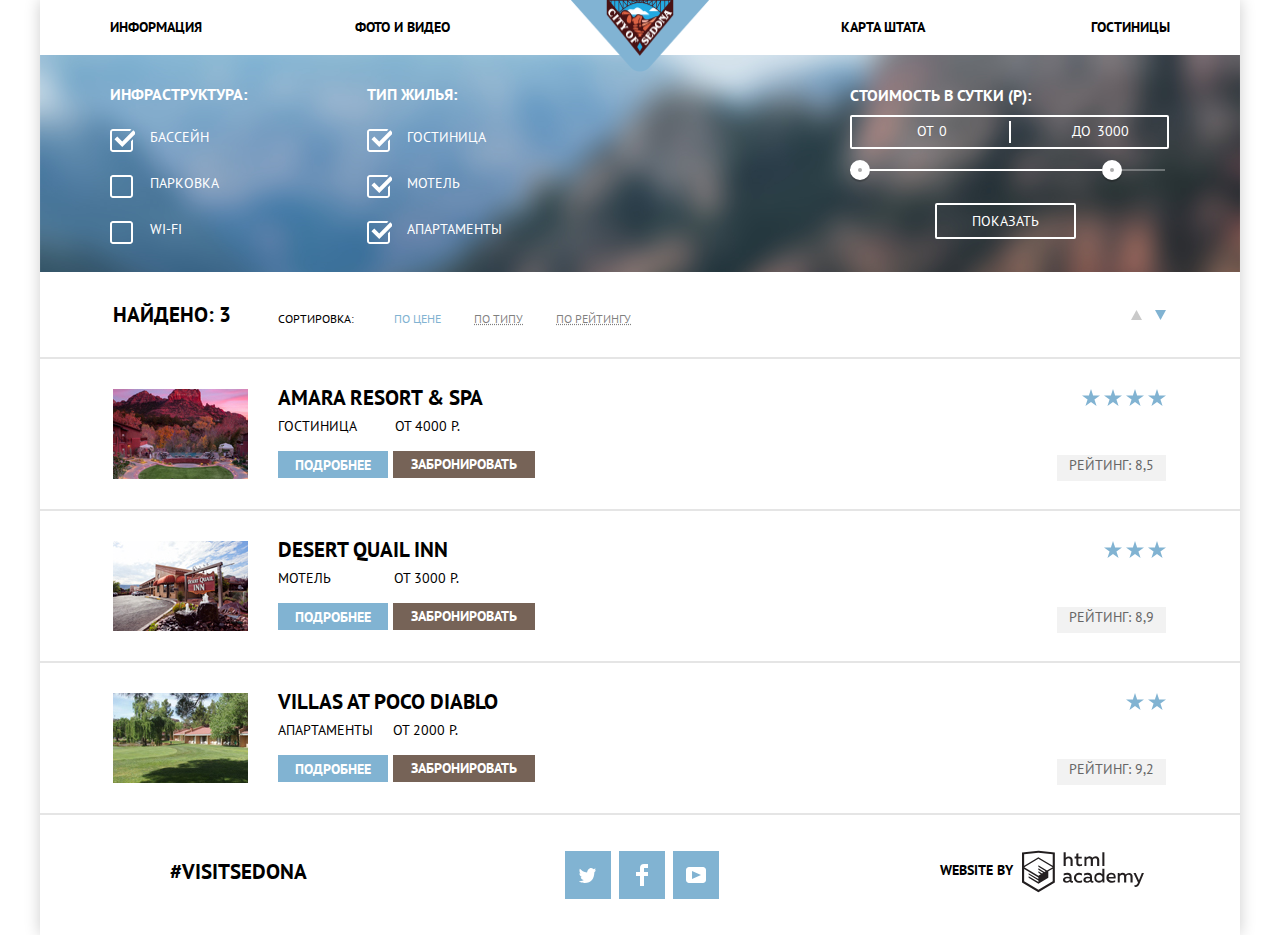
==== commit 20ca8968: "часть правок внесена" ====
--- a/inner.html
+++ b/inner.html
@@ -10,7 +10,7 @@
    <body class="inner-page">
       <div class="container">
          <header class="main-header">
-            <h1 hidden>Hotels of Sedona</h1>
+            <h1 class="visually-hidden">Hotels of Sedona</h1>
             <a class="main-navigation__link--logo " href="index.html">
             <img class="main-navigation__logo" src="img/logopng.png" width="140" height="72" alt="Logo of Sedona">
             </a>
@@ -25,7 +25,7 @@
          </header>
          <main>
             <section class="filter">
-               <h2 hidden>Filter</h2>
+               <h2 class="visually-hidden">Filter</h2>
                <div class="filter__wrapper">
                   <form class="filter__edit" method="get" action="https://echo.htmlacademy.ru">
                      <ul class="filter__list">
@@ -52,7 +52,7 @@
                            Тип жилья:
                            <ul class="filter__sublist">
                               <li class="filter__subitem">
-                                 <input type="checkbox" class="visually-hidden filter__input" name="hotel" id="hotel">
+                                 <input type="checkbox" class="visually-hidden filter__input" checked name="hotel" id="hotel">
                                  <label for="hotel" class="filter__checkbox">Гостиница</label>
                               </li>
                               <li class="filter__subitem">
@@ -67,8 +67,7 @@
                         </li>
                      </ul>
                   </form>
-                  <!--  <div class="filter__rate">                      
-                     <p class="filter__text">Стоимость в сутки (Р):</p>-->
+                 
                   <div class="filter__range">
                      <div class="filter__range--title">Стоимость в сутки (Р):</div>
                      <div class="price__controls">
@@ -84,20 +83,19 @@
                      </div>
                      <button class="btn__transparent" type="submit">Показать</button>
                   </div>
-                  <!-- <button class="filter__button">Показать</button>
-                     </div>-->
+                  
                </div>
             </section>
             <section class="info">
-               <h2 hidden>Sort</h2>
+               <h2 class="visually-hidden">Sort</h2>
                <p class="info__title">Найдено: 3</p>
                <ul class="info__sort">
                   <li class="info__item">
                      Сортировка:
                      <ul class="info__sublist">
-                        <li class="info__subitem">По цене</li>
-                        <li class="info__subitem">По типу</li>
-                        <li class="info__subitem">По рейтингу</li>
+                        <li class="info__subitem"><a class="info__subitem--link" href="#">По цене</a></li>
+                        <li class="info__subitem"><a class="info__subitem--link" href="#">По типу</a></li>
+                        <li class="info__subitem"><a class="info__subitem--link" href="#">По рейтингу</a></li>
                      </ul>
                   </li>
                </ul>
@@ -115,7 +113,7 @@
                </div>
             </section>
             <section class="catalog">
-               <h2 hidden>Catalog of hotels</h2>
+               <h2 class="visually-hidden">Catalog of hotels</h2>
                <ul class="catalog__list">
                   <li class="catalog__item">
                      <img class="catalog__picture" src="img/Amara.jpg" alt="Фотография гостиницы Amara resort">
@@ -211,7 +209,7 @@
             </section>
          </main>
          <footer class="main-footer__inner">
-            <h2 hidden>Contacts</h2>
+            <h2 class="visually-hidden">Contacts</h2>
             <div class="main-footer__container">
                <div class="main-footer__hashtag">
                   <p class="main-footer__text">#visitsedona</p>
--- a/css/style.css
+++ b/css/style.css
@@ -46,13 +46,14 @@
 }
 .main-navigation__list a:active{
     color: #999999;
-   /*нужно уточнить цвет */
+   
 }
 .main-navigation__link--logo {
     position: absolute;
     top: 0;
     left: 50%;
     margin-left: -70px;
+    z-index: 999;
 }
 .welcome {
     background-image: url("../img/bg-back-desktop.jpg");
@@ -90,6 +91,7 @@
     line-height: 26px;
     text-align: center;
     max-width: 444px;
+    margin-bottom: 14px;
 }
 .welcome__p {
     font-size: 14px;
@@ -102,7 +104,7 @@
 
 .intro {
     margin-bottom: 40px;
-    margin-top: 49px;
+    margin-top: 45px;
     display: -webkit-box;
     display: -ms-flexbox;
     display: flex;
@@ -276,6 +278,7 @@
 .features__text--city {
     margin-right: 50px;
     margin-left: -5px;
+    margin-top: 19px;
 }
 .features__text--bridge {
     margin-right: 46px;
@@ -301,7 +304,7 @@
             align-items: center;
 }
 .search__container {
-    margin-top: 34px;
+    margin-top: 41px;
     margin-bottom: 34px;
 }
 .search__container-form {
@@ -382,25 +385,25 @@
     display: -ms-flexbox;
     display: flex;
     width: 466px;
-    margin-bottom: 28px;
+    margin-bottom: 35px;
     margin-top: 55px;
     -webkit-box-pack: justify;
         -ms-flex-pack: justify;
             justify-content: space-between;
-    margin-left: 40px;
-    margin-right: 60px;
+    margin-left: 38.5px;
+    
 }
 .search__out {
     display: -webkit-box;
     display: -ms-flexbox;
     display: flex;
     width: 466px;
-    margin-bottom: 30px;
+    margin-bottom: 35px;
     -webkit-box-pack: justify;
         -ms-flex-pack: justify;
             justify-content: space-between;
     margin-left: 40px;
-    margin-right: 60px;
+    
 }
 .search__amount {
     display: -webkit-box;
@@ -447,17 +450,24 @@
     background-color: #f2f2f2;
     -webkit-box-sizing: border-box;
             box-sizing: border-box;
-    width: 335px;
+    width: 346px;
     height: 38px;
-    padding-top: 8px;
-    padding-left: 10px;
+    padding-top: 4px;
+    padding-left: 11px;
     padding-right: 8px;
     padding-bottom: 8px;
     border: none;
-    background-image: url("../img/calendar.svg");
-    background-position: 315px center;
-    background-repeat: no-repeat;
-    margin-right: 0;
+    position: absolute;
+    z-index: 1;
+    right: 70px;
+    margin-right: -15px;
+   
+}
+.search__calendar {
+    position: relative;
+    z-index: 5;
+   right: 0px;
+    top: 9px;
 }
 .search__input--short {
     font: inherit;
@@ -468,6 +478,9 @@
     width: 115px;
     text-align: center;
     border: none;
+    text-transform: uppercase;
+    font-weight: bold;
+    color: #000000;
    
     
 }
@@ -504,7 +517,24 @@
     padding-right: 20px;
     background-color: #f2f2f2;
     
-}
+    
+}
+.minus::before {
+    
+    display: inline-block;
+    font-size: 21px;
+    font-weight: bold;
+    line-height: 26px;
+    text-align: center;
+    font-style: normal;
+    content: "\e801";
+    position: absolute;
+    left: 195px;
+    top: 5px;
+    opacity: 0.3;
+    margin-left: 5px;
+    z-index: 10;
+}    
 
 .search__button:hover {
     background-color: #669ec0;
@@ -526,6 +556,7 @@
 }
 .main-footer__inner {
     margin-top: 30px;
+
 }
 .main-footer__hashtag {
     display: -webkit-box;
@@ -793,7 +824,14 @@
     padding: 0;
     margin: 0;
 }
-li .info__subitem:not(:first-child){
+
+.info__subitem .info__subitem--link {
+    color: rgba(0, 0, 0, 0.5); 
+}
+.info__subitem:first-child .info__subitem--link {
+    color: #81b3d2;
+  }
+.info__subitem:not(:first-child) .info__subitem--link{
     color: rgba(0, 0, 0, 0.5);
     text-decoration: underline;
     -webkit-text-decoration-style: dotted;
@@ -801,14 +839,17 @@
     -webkit-text-decoration-color: rgba(0, 0, 0, 0.5);
             text-decoration-color: rgba(0, 0, 0, 0.5);
 }
-li .info__subitem:first-child{
+.info__subitem .info__subitem--link:hover {
     color: #81b3d2;
 }
-.info__subitem:hover {
-    color: #81b3d2;
-}
-.info__subitem:active {
-    color: #81b3d2;
+.info__subitem .info__subitem--link:active {
+    color: #000000;
+}
+
+
+
+.info__subitem {
+    margin-right: 33px;
 }
 .info__icon:first-child {
     fill: #cacaca;
@@ -920,11 +961,6 @@
 .catalog__rate {
     background-color: #f2f2f2;
     color: #666666;
-   /*padding-top: 5px;
-    padding-right: 13px;
-    padding-bottom: 9px;
-    padding-left: 16px;
-    */
     font-size: 14px;
     line-height: 21px;
     height: 26px;
@@ -936,7 +972,7 @@
 .catalog__stars {
     margin-top: 15px;
 }
-/* ----- Сеточные стили ----- */
+
 .main-navigation__list {
     display: -webkit-box;
     display: -ms-flexbox;
@@ -1008,7 +1044,7 @@
     margin-left: 50px;
     margin-right: 50px;
     margin-top: 50px;
-    margin-bottom: 60px;
+    margin-bottom: 53px;
 }
 .features__item-wrapper {
     max-width: 400px;
@@ -1125,9 +1161,7 @@
     display: -ms-flexbox;
     display: flex;
 }
-.info__subitem {
-    margin-right: 33px;
-}
+
 
 .catalog__picture {
     margin-left: 73px;
@@ -1147,7 +1181,7 @@
     padding: 0px;
 }
 .catalog-wrapper {
-    -webkit-box-sizing: border-box;
+    
             
     margin-top: 26px;
     
@@ -1166,7 +1200,7 @@
 }
 .catalog__title {
     margin: 0px;
-    margin-bottom: 4px;
+    margin-bottom: 0px;
       
 }
 .catalog-wrapper--text {
@@ -1181,7 +1215,7 @@
     position: relative;
     margin-right: 38px;
    
-    margin-bottom: 13px;
+    margin-bottom: 14px;
     margin-top: 5px;
 }
 .catalog__text--price-motel {
